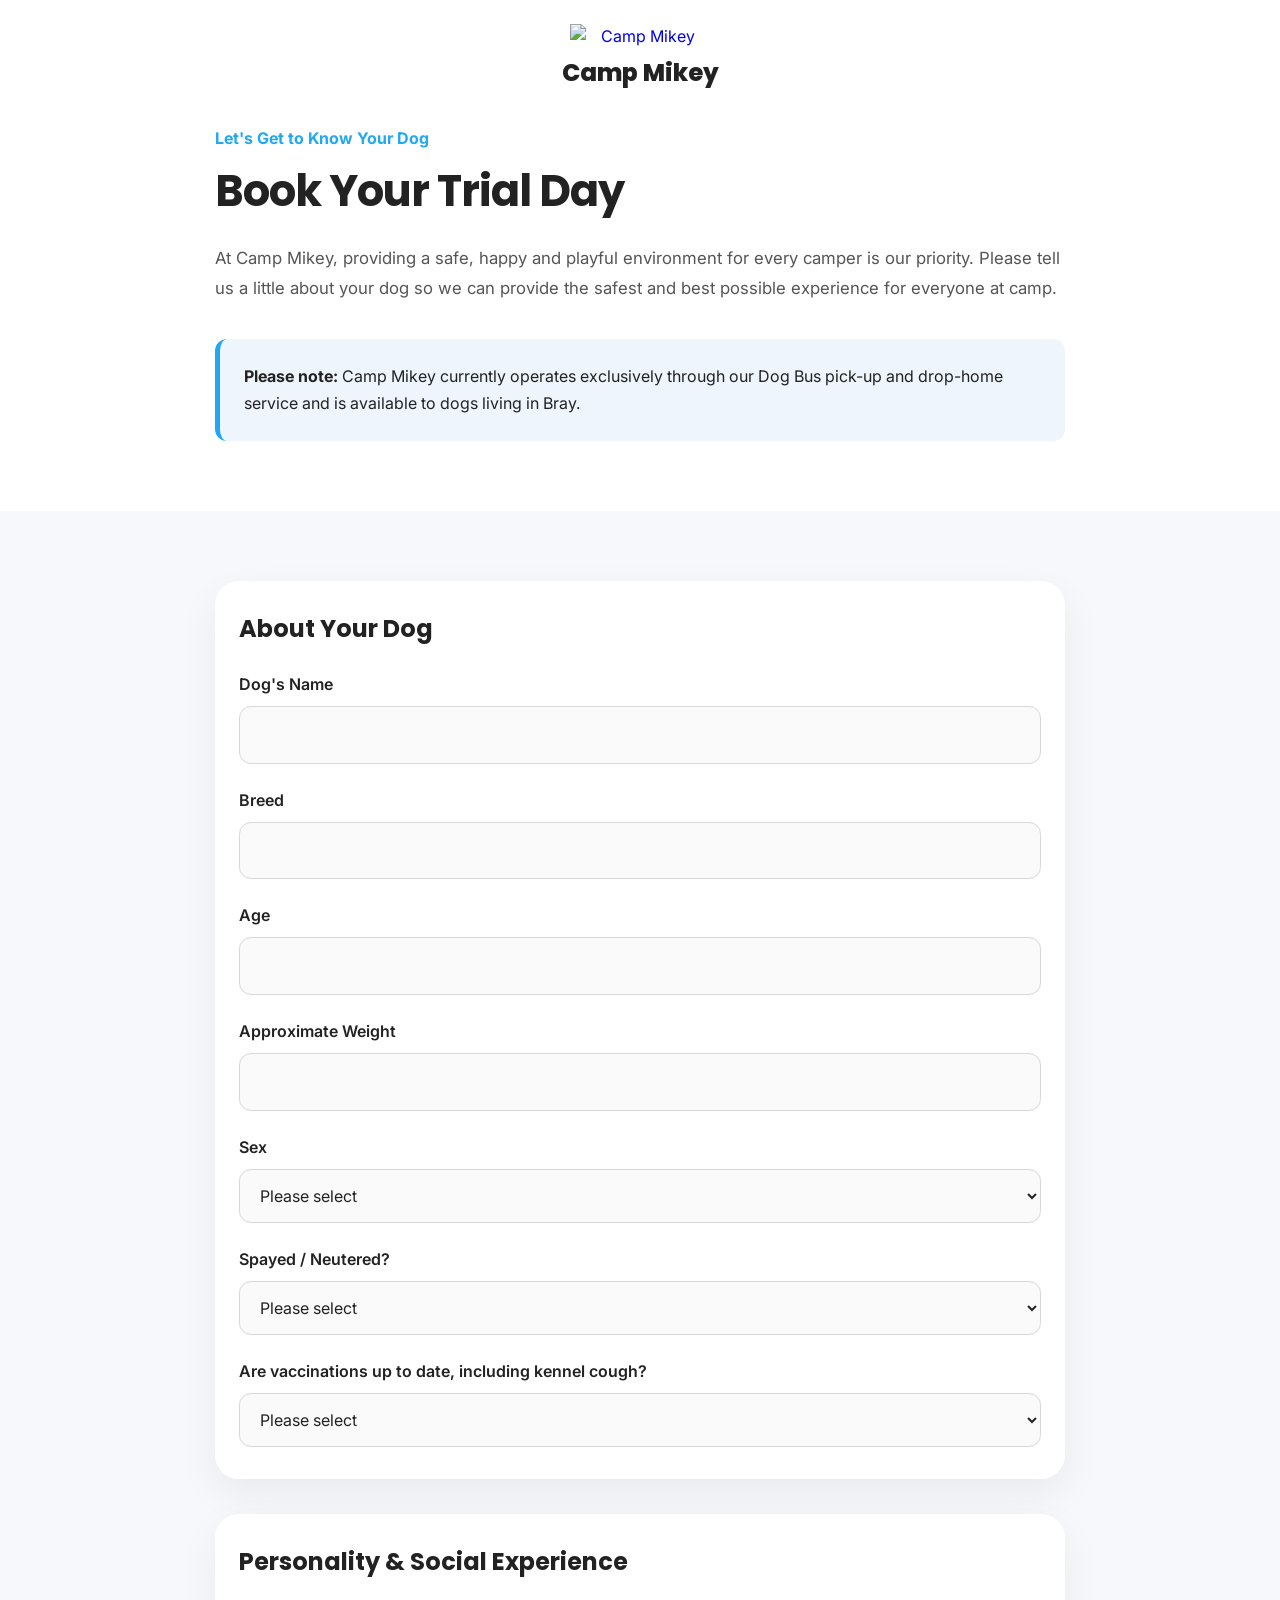
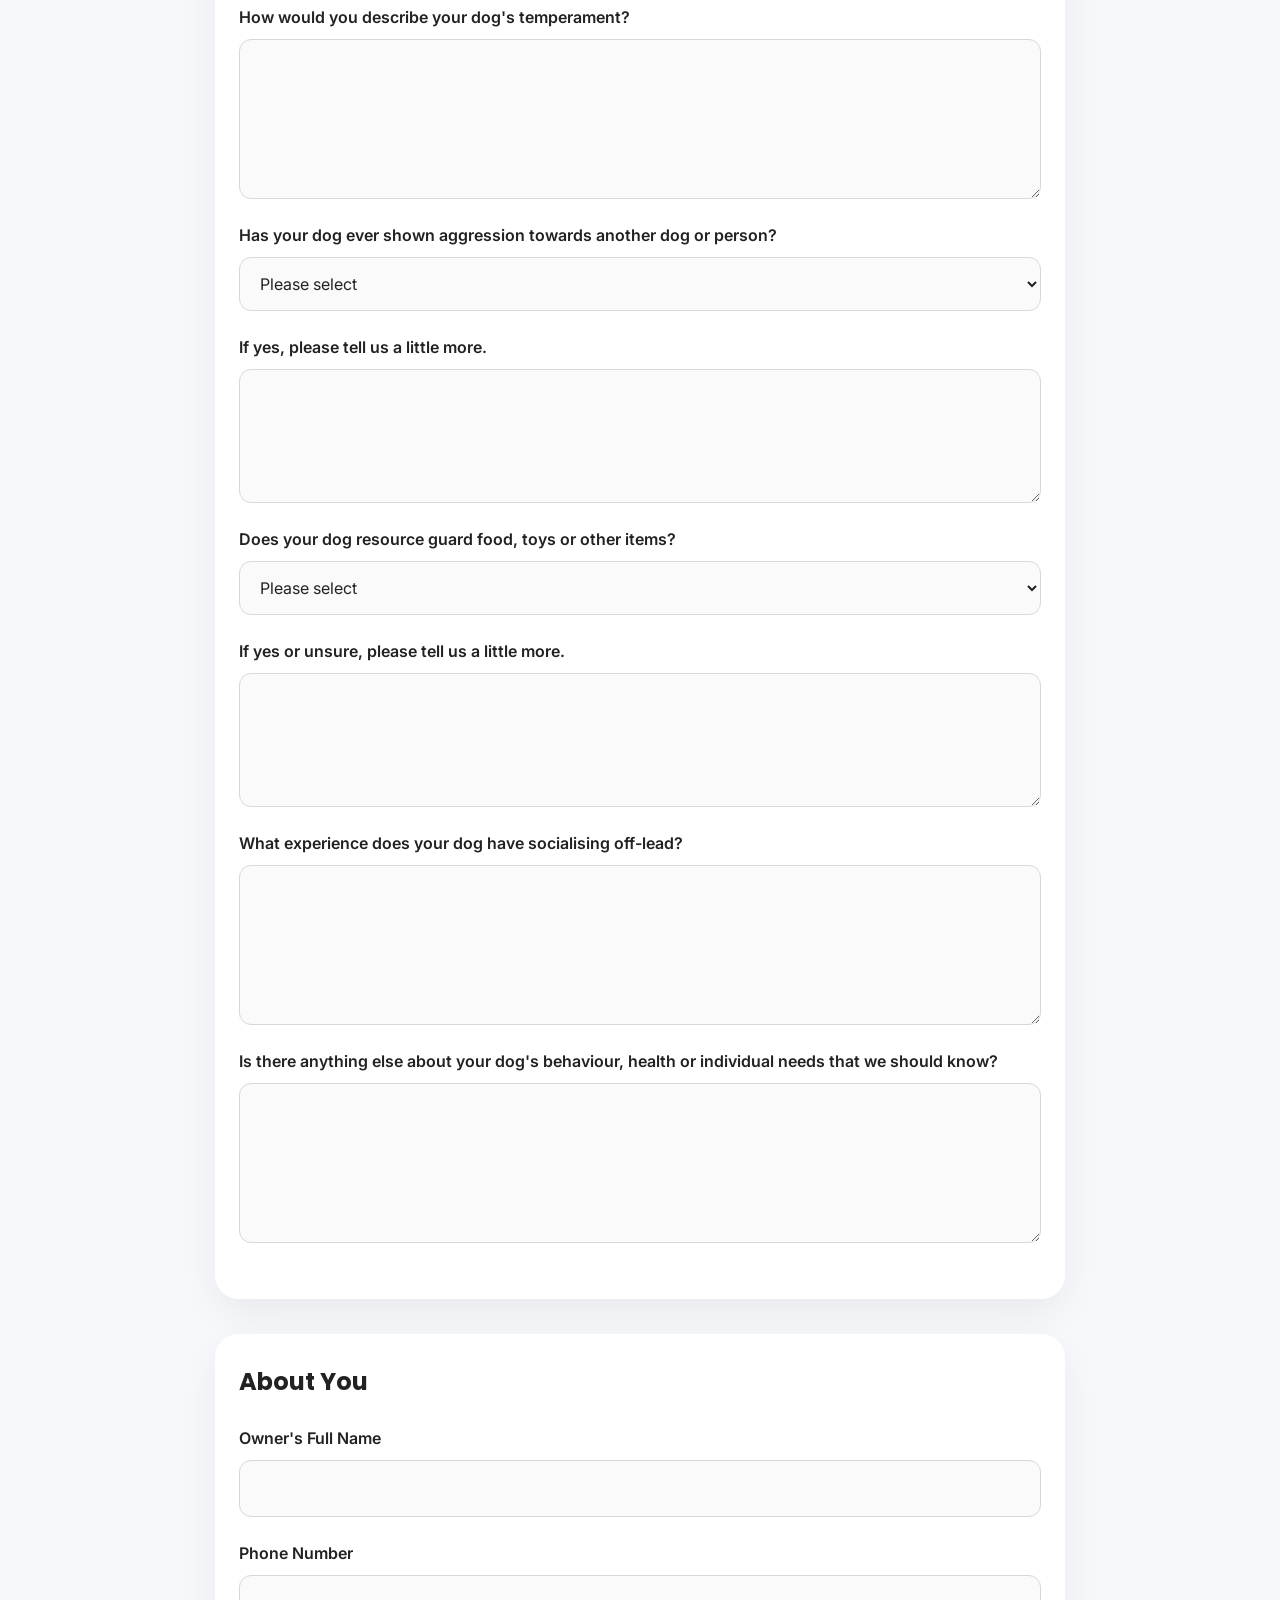
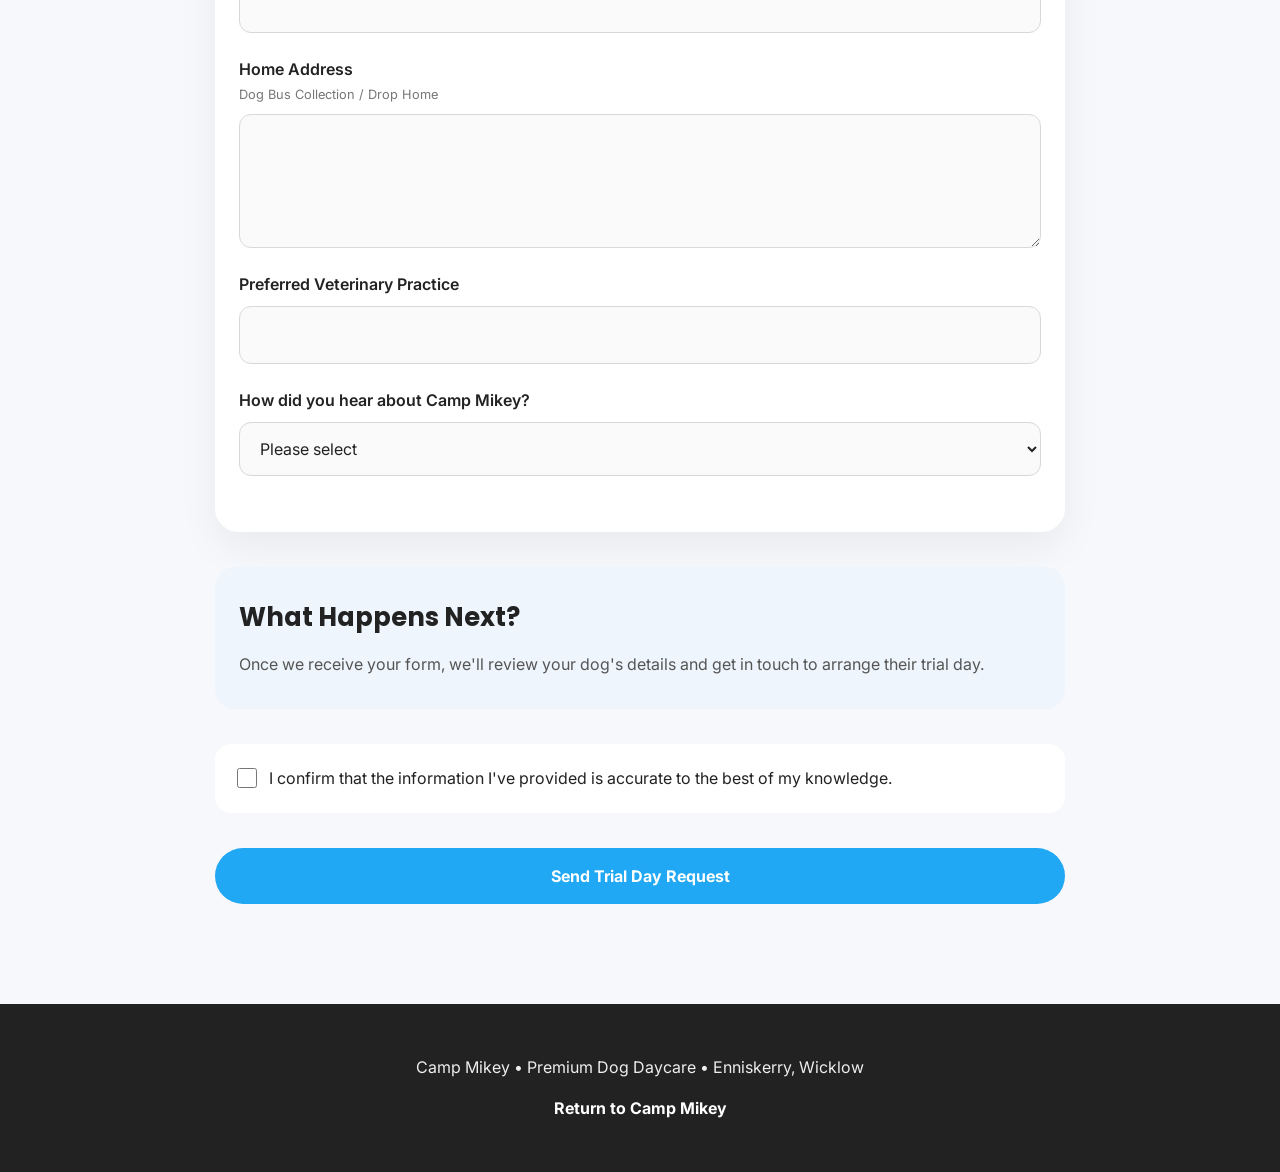
==== book.html @ da800bac "feat: add trial request backend" ====
<!DOCTYPE html>
<html lang="en">

<head>

    <meta charset="UTF-8">

    <meta name="viewport"
          content="width=device-width, initial-scale=1.0">

    <title>Book Your Trial Day | Camp Mikey</title>

    <meta name="description"
          content="Apply for a trial day at Camp Mikey dog daycare in Enniskerry, with Dog Bus collection and drop home service for dogs living in Bray.">

    <link rel="preconnect"
          href="https://fonts.googleapis.com">

    <link rel="preconnect"
          href="https://fonts.gstatic.com"
          crossorigin>

    <link href="https://fonts.googleapis.com/css2?family=Inter:wght@400;500;600;700&family=Poppins:wght@600;700;800&display=swap"
          rel="stylesheet">

    <link rel="stylesheet"
          href="style.css">

</head>


<body class="booking-page">


<!-- ---------- Booking Header ---------- -->

<header class="booking-header">

    <a href="index.html" class="booking-logo">

        <img src="images/logo.png"
             alt="Camp Mikey">

        <span>Camp Mikey</span>

    </a>

</header>


<main>


<!-- ---------- Booking Introduction ---------- -->

<section class="booking-intro">

    <div class="booking-container">

        <p class="section-tag">
            Let's Get to Know Your Dog
        </p>

        <h1>
            Book Your Trial Day
        </h1>

        <p>
            At Camp Mikey, providing a safe, happy and playful environment for every camper is our priority. Please tell us a little about your dog so we can provide the safest and best possible experience for everyone at camp.
        </p>

        <div class="booking-notice">

            <strong>Please note:</strong>

            Camp Mikey currently operates exclusively through our Dog Bus
            pick-up and drop-home service and is available to dogs living
            in Bray.

        </div>

    </div>

</section>


<!-- ---------- Booking Form ---------- -->

<section class="booking-form-section">

    <div class="booking-container">

                <form
            class="booking-form"
            action="/api/trial-request"
            method="POST"
        >

            <!-- About Your Dog -->

            <fieldset>

                 <h2 class="form-section-title">About Your Dog</h2>

                <div class="form-grid">


                    <div class="form-group">

                        <label for="dog-name">
                            Dog's Name
                        </label>

                        <input type="text"
                               id="dog-name"
                               name="dog-name"
                               required>

                    </div>


                    <div class="form-group">

                        <label for="breed">
                            Breed
                        </label>

                        <input type="text"
                               id="breed"
                               name="breed"
                               required>

                    </div>


                    <div class="form-group">

                        <label for="age">
                            Age
                        </label>

                        <input type="text"
                               id="age"
                               name="age"
                               required>

                    </div>


                    <div class="form-group">

                        <label for="weight">
                            Approximate Weight
                        </label>

                        <input type="text"
                               id="weight"
                               name="weight"
                               required>

                    </div>


                    <div class="form-group">

                        <label for="sex">
                            Sex
                        </label>

                        <select id="sex"
                                name="sex"
                                required>

                            <option value="">
                                Please select
                            </option>

                            <option value="male">
                                Male
                            </option>

                            <option value="female">
                                Female
                            </option>

                        </select>

                    </div>


                    <div class="form-group">

                        <label for="neutered">
                            Spayed / Neutered?
                        </label>

                        <select id="neutered"
                                name="neutered"
                                required>

                            <option value="">
                                Please select
                            </option>

                            <option value="yes">
                                Yes
                            </option>

                            <option value="no">
                                No
                            </option>

                        </select>

                    </div>


                    <div class="form-group form-full">

                        <label for="vaccinations">
                            Are vaccinations up to date, including kennel cough?
                        </label>

                        <select id="vaccinations"
                                name="vaccinations"
                                required>

                            <option value="">
                                Please select
                            </option>

                            <option value="yes">
                                Yes
                            </option>

                            <option value="no">
                                No
                            </option>

                            <option value="unsure">
                                Unsure
                            </option>

                        </select>

                    </div>


                </div>

            </fieldset>


            <!-- Personality & Social Experience -->

            <fieldset>

                <h2 class="form-section-title">Personality &amp; Social Experience</h2>


                <div class="form-group">

                    <label for="temperament">
                        How would you describe your dog's temperament?
                    </label>

                    <textarea id="temperament"
                              name="temperament"
                              rows="5"
                              required></textarea>

                </div>


                <div class="form-group">

                    <label for="aggression">
                        Has your dog ever shown aggression towards another dog or person?
                    </label>

                    <select id="aggression"
                            name="aggression"
                            required>

                        <option value="">
                            Please select
                        </option>

                        <option value="no">
                            No
                        </option>

                        <option value="yes">
                            Yes
                        </option>

                    </select>

                </div>


                <div class="form-group">

                    <label for="aggression-details">
                        If yes, please tell us a little more.
                    </label>

                    <textarea id="aggression-details"
                              name="aggression-details"
                              rows="4"></textarea>

                </div>


                <div class="form-group">

                    <label for="resource-guarding">
                        Does your dog resource guard food, toys or other items?
                    </label>

                    <select id="resource-guarding"
                            name="resource-guarding"
                            required>

                        <option value="">
                            Please select
                        </option>

                        <option value="no">
                            No
                        </option>

                        <option value="yes">
                            Yes
                        </option>

                        <option value="unsure">
                            Unsure
                        </option>

                    </select>

                </div>


                <div class="form-group">

                    <label for="resource-details">
                        If yes or unsure, please tell us a little more.
                    </label>

                    <textarea id="resource-details"
                              name="resource-details"
                              rows="4"></textarea>

                </div>


                <div class="form-group">

                    <label for="social-experience">
                        What experience does your dog have socialising off-lead?
                    </label>

                    <textarea id="social-experience"
                              name="social-experience"
                              rows="5"
                              required></textarea>

                </div>


                <div class="form-group">

                    <label for="additional-information">
                        Is there anything else about your dog's behaviour,
                        health or individual needs that we should know?
                    </label>

                    <textarea id="additional-information"
                              name="additional-information"
                              rows="5"></textarea>

                </div>


            </fieldset>


            <!-- About You -->

            <fieldset>

                <h2 class="form-section-title">About You</h2>


                <div class="form-group">

                    <label for="owner-name">
                        Owner's Full Name
                    </label>

                    <input type="text"
                           id="owner-name"
                           name="owner-name"
                           required>

                </div>


                <div class="form-group">

                    <label for="phone">
                        Phone Number
                    </label>

                    <input type="tel"
                           id="phone"
                           name="phone"
                           required>

                </div>


                <div class="form-group">

                    <label for="address">

                        Home Address

                        <small>
                            Dog Bus Collection / Drop Home
                        </small>

                    </label>

                    <textarea id="address"
                              name="address"
                              rows="4"
                              required></textarea>

                </div>

                <div class="form-group">

                    <label for="vet">
                        Preferred Veterinary Practice
                    </label>

                    <input type="text"
                        id="vet"
                        name="vet"
                        required>

                </div>

                <div class="form-group">

                    <label for="heard-about-us">
                        How did you hear about Camp Mikey?
                    </label>

                    <select id="heard-about-us"
                            name="heard-about-us"
                            required>

                        <option value="">
                            Please select
                        </option>

                        <option value="google">
                            Google
                        </option>

                        <option value="instagram">
                            Instagram
                        </option>

                        <option value="facebook">
                            Facebook
                        </option>

                        <option value="recommendation">
                            Friend or Recommendation
                        </option>

                        <option value="dog-bus">
                            Saw the Dog Bus
                        </option>

                        <option value="other">
                            Other
                        </option>

                    </select>

                </div>


            </fieldset>


            <!-- What Happens Next -->

            <div class="form-next-steps">

                <h2>
                    What Happens Next?
                </h2>

                <p>
                   <p>
                    Once we receive your form, we'll review your dog's details
                    and get in touch to arrange their trial day.
                </p>
                </p>

            </div>


            <!-- Confirmation -->

            <div class="form-confirmation">

                <label>

                    <input type="checkbox"
                           name="information-confirmation"
                           required>

                    <span>
                        I confirm that the information I've provided is accurate
                        to the best of my knowledge.
                    </span>

                </label>

            </div>


            <button type="submit"
                    class="button booking-submit">

                Send Trial Day Request

            </button>


        </form>

    </div>

</section>


</main>


<!-- ---------- Footer ---------- -->

<footer class="booking-footer">

    <div class="booking-container">

        <p>
            Camp Mikey • Premium Dog Daycare • Enniskerry, Wicklow
        </p>

        <a href="index.html">
            Return to Camp Mikey
        </a>

    </div>

</footer>


</body>

</html>
---- style.css ----
/* ======================================================
   CAMP MIKEY
   Mobile First
====================================================== */

/* ---------- Reset ---------- */

*{
    margin:0;
    padding:0;
    box-sizing:border-box;
}

html{
    scroll-behavior:smooth;
}

body{
    font-family:"Inter",sans-serif;
    color:#222;
    background:#fff;
    line-height:1.6;
}

img{
    max-width:100%;
    display:block;
}

a{
    text-decoration:none;
}

/* ---------- Variables ---------- */

:root{

    --blue:#20A8F4;
    --dark:#222;
    --light:#f7f8fb;
    --white:#fff;

    --radius:22px;

    --shadow:
    0 20px 45px rgba(0,0,0,.12);

}

/* ---------- Typography ---------- */

h1,h2,h3{
    font-family:"Poppins",sans-serif;
}

h1{
    font-size:3.2rem;
    line-height:1.05;
    margin-bottom:24px;
}

h2{
    font-size:2.3rem;
    margin-bottom:20px;
}

p{
    color:#555;
}

/* ---------- Buttons ---------- */

.button{

    display:inline-flex;
    justify-content:center;
    align-items:center;

    background:var(--blue);
    color:white;

    padding:18px 34px;

    border-radius:999px;

    font-weight:700;

    transition:.25s;

}

.button:hover{

    transform:translateY(-3px);

}

/* ---------- Hero ---------- */

.hero{

    position:relative;

    min-height:78vh;

    background:
    linear-gradient(rgba(0,0,0,.45),rgba(0,0,0,.45)),
    url(images/hero.jpeg);

    background-size:cover;
    background-position:center;

    color:white;

    display:flex;
    flex-direction:column;

}

.hero-overlay{

    position:absolute;
    inset:0;

}

.navbar{

    display:flex;
    justify-content:center;
    align-items:center;

    padding:18px 28px;
    position:relative;
    z-index:2;

}

.logo img{
    width:150px;
    height:auto;

    filter:
        drop-shadow(0 3px 3px rgba(0,0,0,.35))
        drop-shadow(0 8px 18px rgba(0,0,0,.22));
}

.logo{
    display:flex;
    flex-direction:column;
    align-items:center;
}

.logo-name{
    margin-top:0px;

    font-family:"Poppins", sans-serif;
    font-size:1.5rem;
    font-weight:800;

    color:white;

    line-height:1;
    letter-spacing:.5px;

    text-shadow:
        0 2px 4px rgba(0,0,0,.45),
        0 5px 14px rgba(0,0,0,.25);
}

.nav-links{

    display:none;

    list-style:none;

}

.desktop-button{

    display:none;

}

.hero-content{

    position:relative;
    z-index:2;

    flex:1;

    display:flex;
    flex-direction:column;
    justify-content:flex-start;

    padding:0px 32px 25px;

    max-width:620px;

}

.eyebrow{

    color:white;

    text-transform:uppercase;

    letter-spacing:2px;

    font-size:.85rem;

    margin-bottom:18px;

}

.hero h1{

    color:white;

}

.hero-text{

    color:white;

    font-size:1.1rem;

    margin-bottom:38px;

}

.hero-button{

    width:100%;

}

.scroll-indicator{

    color:white;

    text-align:center;

    padding-bottom:8px;

    font-size:30px;

}

/* ---------- Timeline ---------- */

.timeline{
    position:relative;
    margin-top:40px;
    margin-left:12px;
    padding-left:32px;
    border-left:3px solid #e6eef7;
}

.timeline-item{
    position:relative;
    margin-bottom:24px;
}

.timeline-item:last-child{
    margin-bottom:0;
}

.timeline-dot{
    position:absolute;
    left:-43px;
    top:8px;
    width:18px;
    height:18px;
    border-radius:50%;
    background:var(--blue);
    border:4px solid #fff;
    box-shadow:0 0 0 3px var(--blue);
}

.timeline-content h3{
    font-size:1.25rem;
    color:var(--dark);
    margin-bottom:2px;
    line-height:1.2;
}

.timeline-content p{
    color:#666;
    font-size:1rem;
}

#day{
    padding-top:70px;
    padding-bottom:70px;
}

/* ---------- Sections ---------- */

.section{

    padding:110px 28px;

}

.light{

    background:var(--light);

}

.container{

    width:min(1100px,100%);
    margin:auto;

}

.section-tag{

    color:var(--blue);

    font-weight:700;

    margin-bottom:12px;

}

.section-intro{

max-width:700px;

font-size:1.15rem;

line-height:1.9;

margin-bottom:60px;

color:#666;

}

.features{
    display:grid;
    grid-template-columns:1fr;
    gap:24px;
    margin-top:50px;
}

.feature-card{

    background:white;

    border-radius:24px;

    padding:36px 30px;

    box-shadow:0 15px 40px rgba(0,0,0,.08);

    transition:.3s;

    border-top:5px solid var(--blue);

}

.feature-card:hover{

    transform:translateY(-8px);

    box-shadow:0 25px 55px rgba(0,0,0,.12);

}

.feature-card h3{

    font-size:1.4rem;

    margin-bottom:16px;

}

.feature-card p{

    line-height:1.8;

}

@media(min-width:900px){

    .features{
        grid-template-columns:repeat(2,1fr);
    }

}

/* ---------- Instagram ---------- */

.instagram-callout{

    text-align:left;

    margin-top:60px;

}

.instagram-callout p{

    font-size:1.1rem;

    margin-bottom:24px;

}

/* ---------- Gallery ---------- */

.gallery{

    display:grid;

    grid-template-columns:1fr;

    gap:20px;

    margin-top:50px;

}

.gallery img{

    width:100%;

    height:280px;

    object-fit:cover;

    border-radius:24px;

    box-shadow:var(--shadow);

    transition:transform .3s ease;

}

.gallery img:hover{

    transform:scale(1.03);

}

@media(min-width:768px){

    .gallery{

        grid-template-columns:repeat(2,1fr);

    }

}

@media(min-width:1100px){

    .gallery{

        grid-template-columns:repeat(3,1fr);

        gap:28px;

    }

}

/* ---------- Desktop ---------- */

@media(min-width:992px){

.hero{

min-height:90vh;

}

.navbar{
    padding:28px 5%;
    justify-content:space-between;
}

.logo img{
    width:190px;
    height:auto;
}

.nav-links{

display:flex;

gap:36px;

}

.nav-links a{

color:white;
font-weight:600;

}

.desktop-button{

display:inline-flex;

}

.hero-content{

padding-left:6%;

}

.hero-button{

width:auto;

}

h1{
    font-size:5rem;
    line-height:1.12;
    letter-spacing:-1px;
}

}

/* ---------- Dog Bus ---------- */

.split{
    display:grid;
    gap:80px;
    align-items:center;
}

.split img{

    width:100%;

    border-radius:32px;

    display:block;

    box-shadow:0 25px 60px rgba(0,0,0,.18);

}

.split p{
    margin:24px 0;
    max-width:550px;
}

@media(min-width:992px){

    .split{
        grid-template-columns:1fr 1fr;
    }

}

.split > div:last-child{
    margin-top:20px;
}

@media(min-width:992px){

    .split > div:last-child{
        margin-top:0;
    }

}

.split h2{

    margin-bottom:24px;

}

.split p{

    font-size:1.1rem;

    line-height:1.9;

    margin-bottom:24px;

}

.split .button{

    margin:20px 0 50px;

}

/* ---------- CTA ---------- */

.cta{

    background:white;

    text-align:center;

    padding:110px 28px;

}

.cta h2{

    font-size:2.8rem;

    margin:20px 0;

}

.cta .section-intro{
    margin-left:auto;
    margin-right:auto;
    text-align:center;
}

.cta .button{

    margin-top:20px;

}

.button i{

    margin-right:10px;

    font-size:1rem;

}

.button .fa-instagram{

    color:#E4405F;

    font-size:1.5rem;

    margin-right:5px;

    vertical-align:middle;

}

/* ---------- Footer ---------- */

footer{

    background:#222;

    color:white;

    padding:90px 28px;

}

.footer-content{

    display:flex;

    flex-direction:column;

    align-items:center;

    text-align:center;

    gap:50px;

}

.footer-logo{

    width:180px;

}

.footer-details{

    display:flex;

    flex-direction:column;

    gap:18px;

}

.footer-details h3{

    color:var(--white);

    margin-bottom:8px;

}

.footer-details p{

    color:#858383;

    line-height:1.8;

    margin:0;

}

.footer-social{

    display:flex;

    flex-direction:column;

    align-items:center;

    gap:20px;

}

.footer-social h3{

    color:rgb(255, 255, 255);

}

.footer-social p{

    color:#858383;

    max-width:340px;

    line-height:1.7;

}

.footer-social .button{

    margin-top:8px;

}

/* ---------- Booking Page ---------- */

.booking-page{
    background:#f7f8fb;
    color:var(--dark);
}

.booking-header{
    background:white;
    padding:24px 28px;
    text-align:center;
}

.booking-logo{
    display:inline-flex;
    flex-direction:column;
    align-items:center;
    text-decoration:none;
}

.booking-logo img{
    width:140px;
    height:auto;
}

.booking-logo span{
    margin-top:4px;
    font-family:"Poppins", sans-serif;
    font-size:1.5rem;
    font-weight:800;
    color:var(--dark);
}

.booking-container{
    width:100%;
    max-width:850px;
    margin:0 auto;
}

.booking-intro{
    background:white;
    padding:10px 28px 70px;
}

.booking-intro h1{
    font-size:2.7rem;
    line-height:1.1;
    margin:16px 0 28px;
}

.booking-intro > .booking-container > p:not(.section-tag){
    font-size:1.05rem;
    line-height:1.8;
    color:#555;
    margin-bottom:18px;
}

.booking-notice{
    margin-top:35px;
    padding:24px;
    background:#eef5fc;
    border-left:5px solid var(--blue);
    border-radius:12px;
    line-height:1.7;
}

.booking-form-section{
    padding:70px 28px 100px;
}

.booking-form{
    display:flex;
    flex-direction:column;
    gap:35px;
}

.booking-form fieldset{
    background:white;
    border:none;
    border-radius:24px;
    padding:32px 24px;
    box-shadow:0 15px 40px rgba(0,0,0,.06);
}

.form-section-title{
    font-family:"Poppins", sans-serif;
    font-size:1.5rem;
    font-weight:700;
    color:var(--dark);
    margin:0 0 28px;
    line-height:1.3;
}

.form-grid{
    display:grid;
    grid-template-columns:1fr;
    gap:24px;
}

.form-group{
    display:flex;
    flex-direction:column;
    gap:10px;
    margin-bottom:24px;
}

.form-grid .form-group{
    margin-bottom:0;
}

.form-group label{
    font-weight:600;
    line-height:1.5;
}

.form-group label small{
    display:block;
    margin-top:4px;
    font-size:.8rem;
    font-weight:400;
    color:#777;
}

.form-group input,
.form-group select,
.form-group textarea{
    width:100%;
    padding:15px 16px;

    font:inherit;
    color:var(--dark);

    background:#fafafa;

    border:1px solid #d8d8d8;
    border-radius:12px;

    outline:none;

    transition:
        border-color .2s ease,
        box-shadow .2s ease;
}

.form-group textarea{
    resize:vertical;
}

.form-group input:focus,
.form-group select:focus,
.form-group textarea:focus{
    border-color:var(--blue);
    box-shadow:0 0 0 3px rgba(0,119,200,.12);
    background:white;
}

.form-next-steps{
    background:#eef5fc;
    border-radius:20px;
    padding:30px 24px;
}

.form-next-steps h2{
    font-size:1.6rem;
    margin-bottom:12px;
}

.form-next-steps p{
    line-height:1.8;
    color:#555;
}

.form-confirmation{
    background:white;
    border-radius:16px;
    padding:22px;
}

.form-confirmation label{
    display:flex;
    align-items:flex-start;
    gap:12px;
    cursor:pointer;
    line-height:1.6;
}

.form-confirmation input{
    width:20px;
    height:20px;
    margin-top:2px;
    flex-shrink:0;
}

.booking-submit{
    border:none;
    cursor:pointer;
    align-self:stretch;
    text-align:center;
    font-family:inherit;
    font-size:1rem;
}

.booking-footer{
    background:#222;
    color:#eee;
    padding:50px 28px;
    text-align:center;
}

.booking-footer p{
    color:#eee;
    line-height:1.7;
    margin-bottom:15px;
}

.booking-footer a{
    color:white;
    font-weight:700;
}

/* ---------- Thank You Page ---------- */

.thanks-page{
    background:#f7f8fb;
}

.thanks-main{
    min-height:100vh;

    display:flex;
    align-items:center;
    justify-content:center;

    padding:50px 28px;
}

.thanks-content{
    width:100%;
    max-width:650px;

    background:white;

    text-align:center;

    padding:50px 28px;

    border-radius:28px;

    box-shadow:0 20px 60px rgba(0,0,0,.08);
}

.thanks-logo{
    display:inline-flex;
    flex-direction:column;
    align-items:center;

    margin-bottom:45px;

    text-decoration:none;
}

.thanks-logo img{
    width:150px;
    height:auto;
}

.thanks-logo span{
    margin-top:4px;

    font-family:"Poppins", sans-serif;
    font-size:1.6rem;
    font-weight:800;

    color:var(--dark);
}

.thanks-content h1{
    font-size:2.5rem;
    line-height:1.15;

    margin:16px 0 22px;
}

.thanks-content > p:not(.section-tag){
    max-width:500px;

    margin:0 auto 35px;

    color:#555;

    font-size:1.05rem;
    line-height:1.8;
}
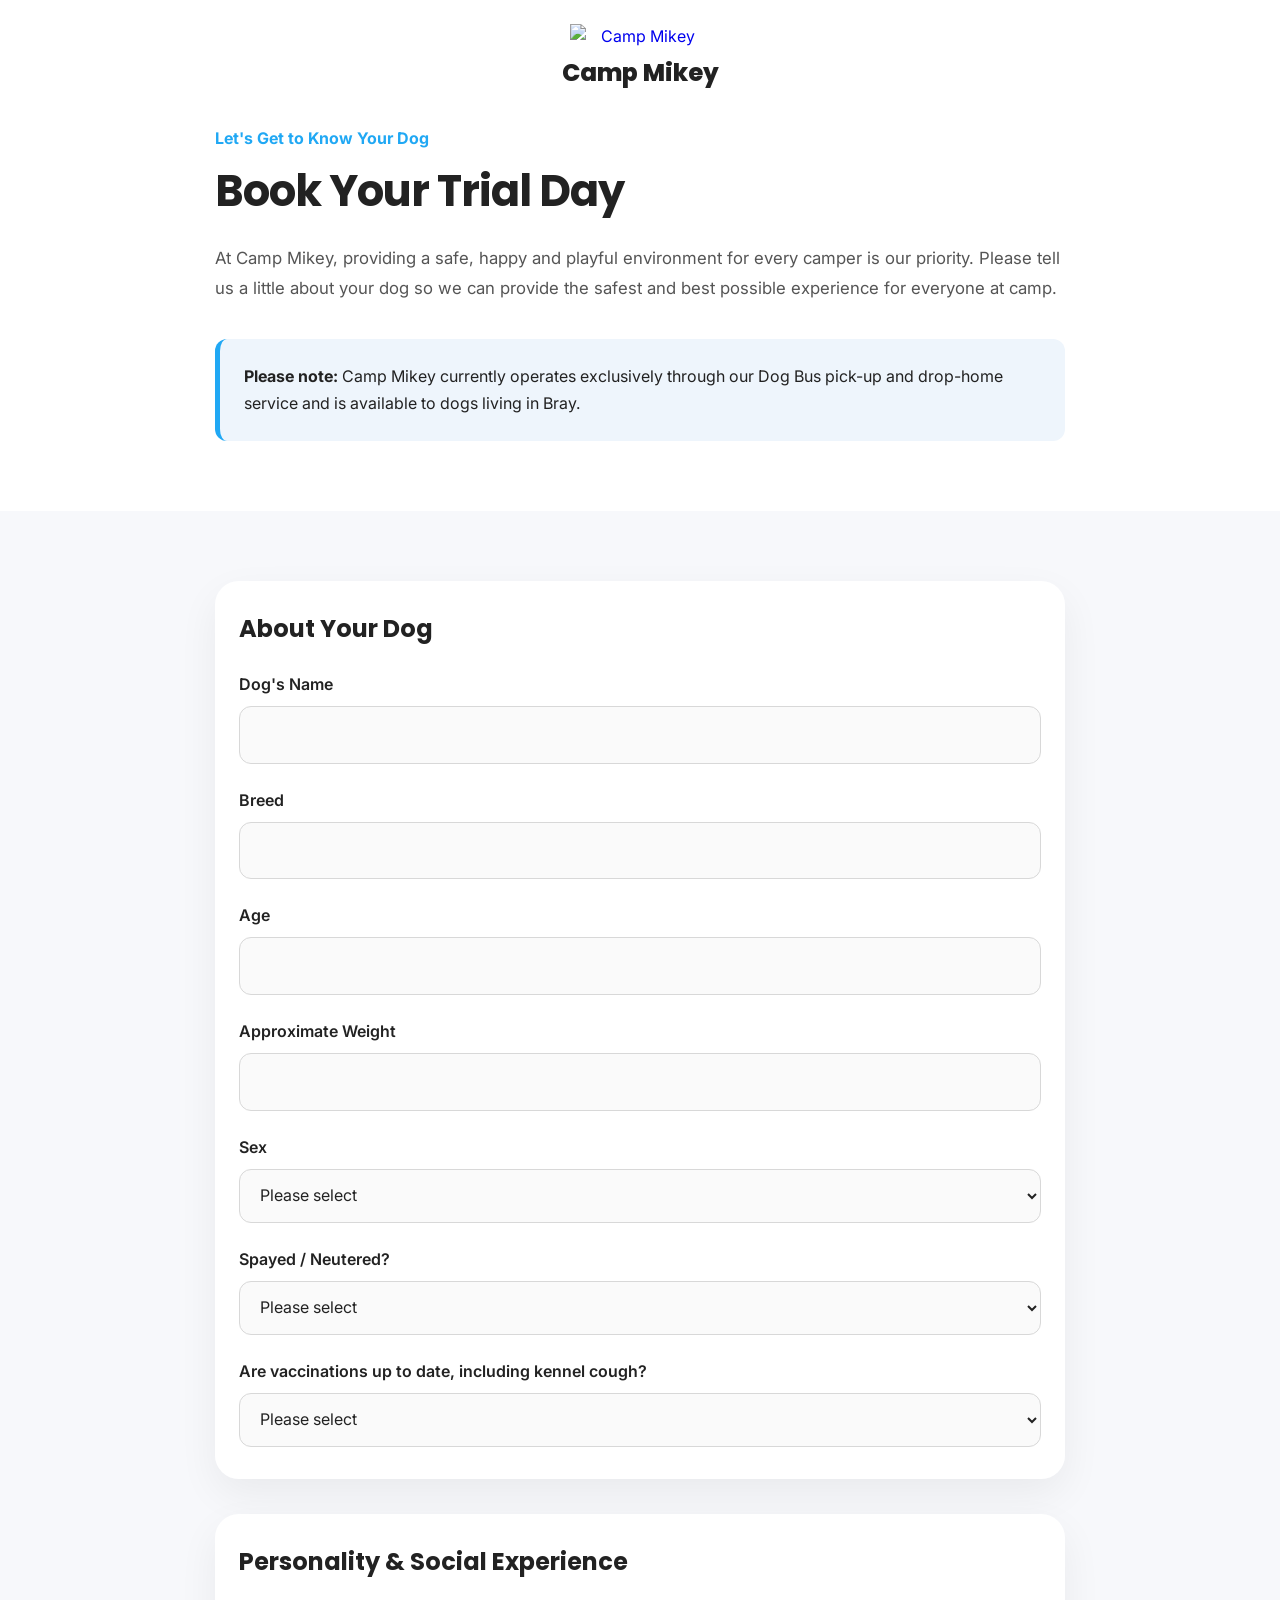
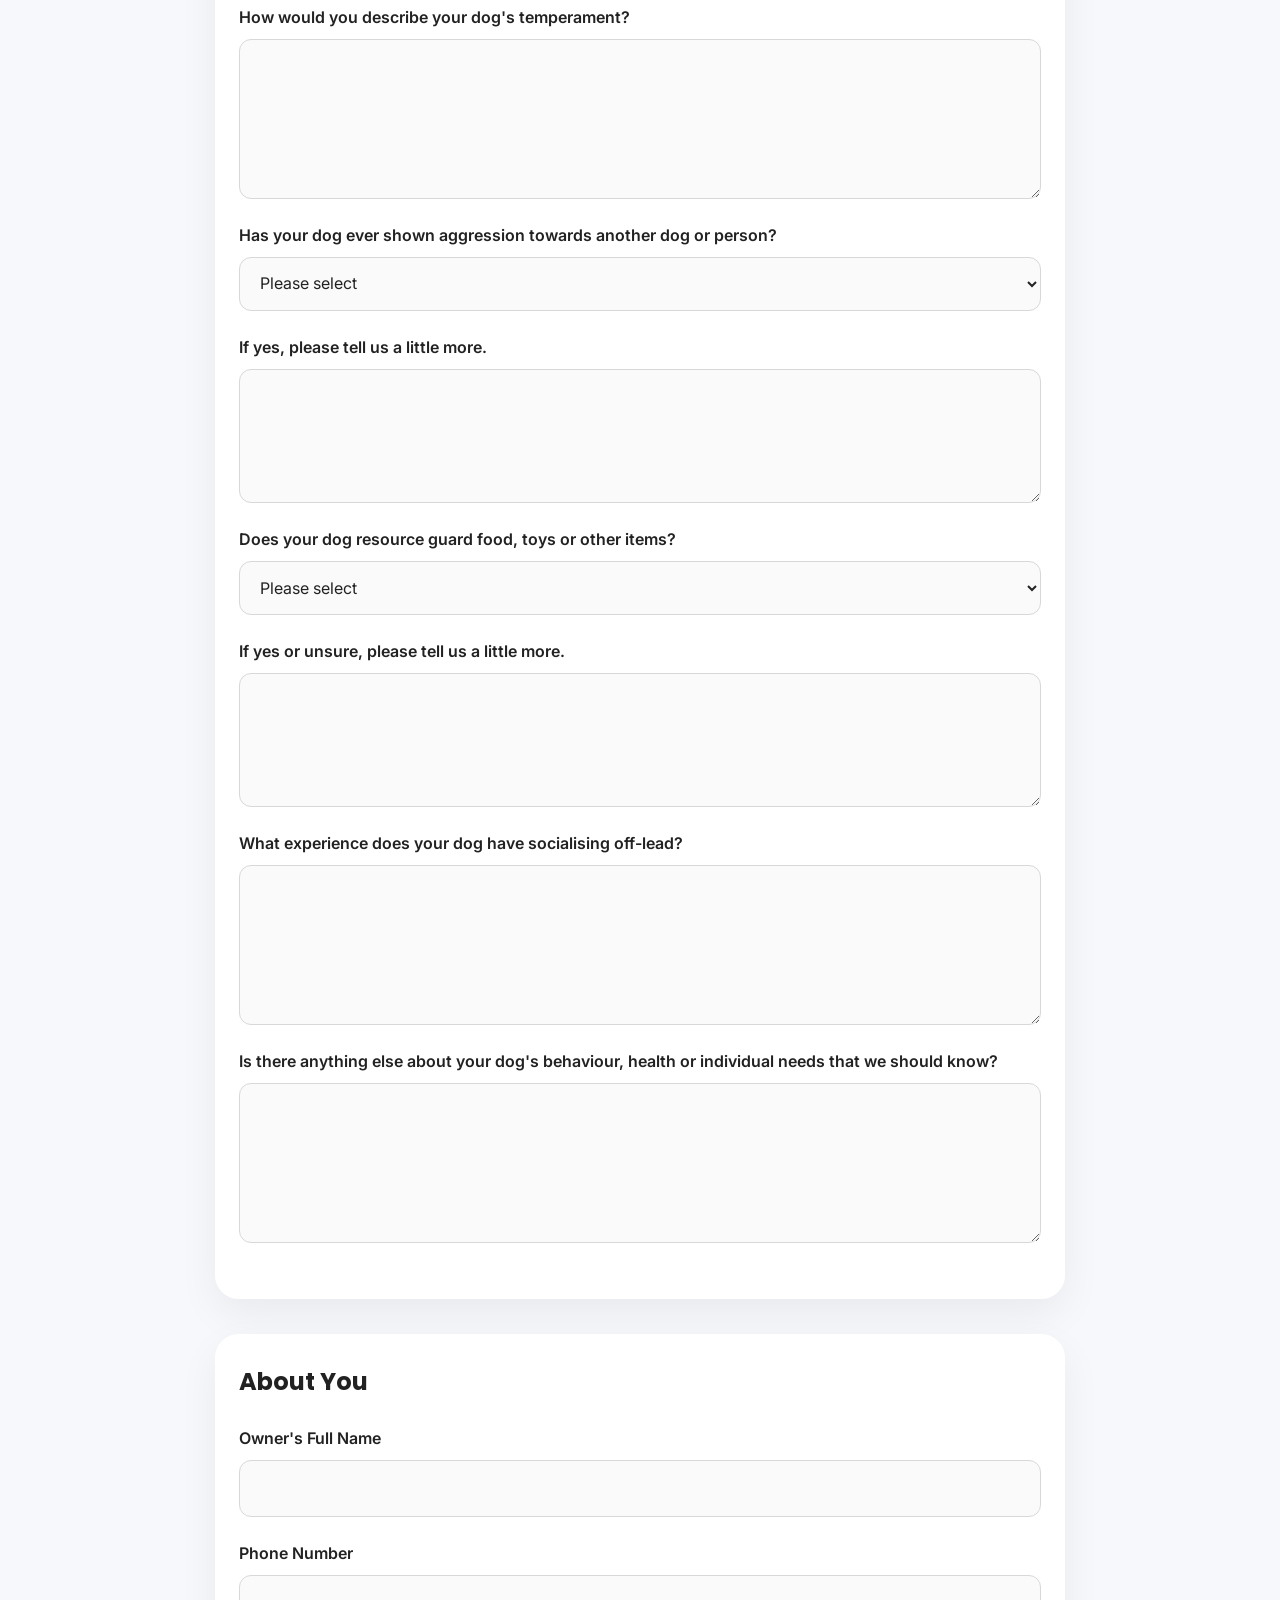
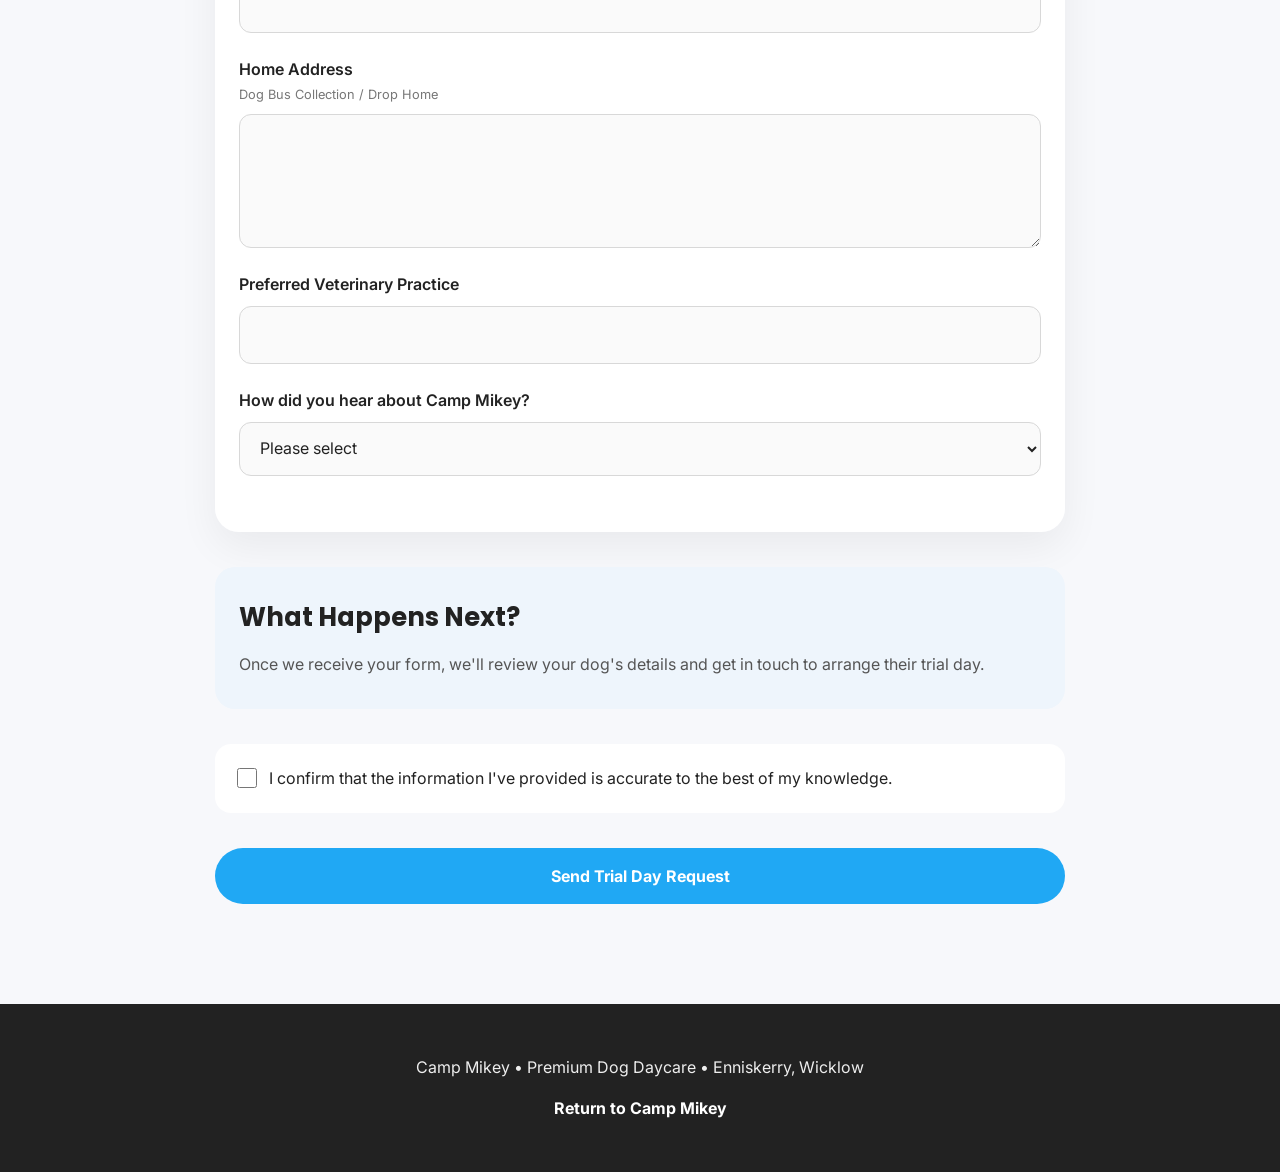
==== commit 14d3cab4: "fix: correct image folder capitalization" ====
--- a/book.html
+++ b/book.html
@@ -577,4 +577,4 @@
 
 </body>
 
-</html>+</html>
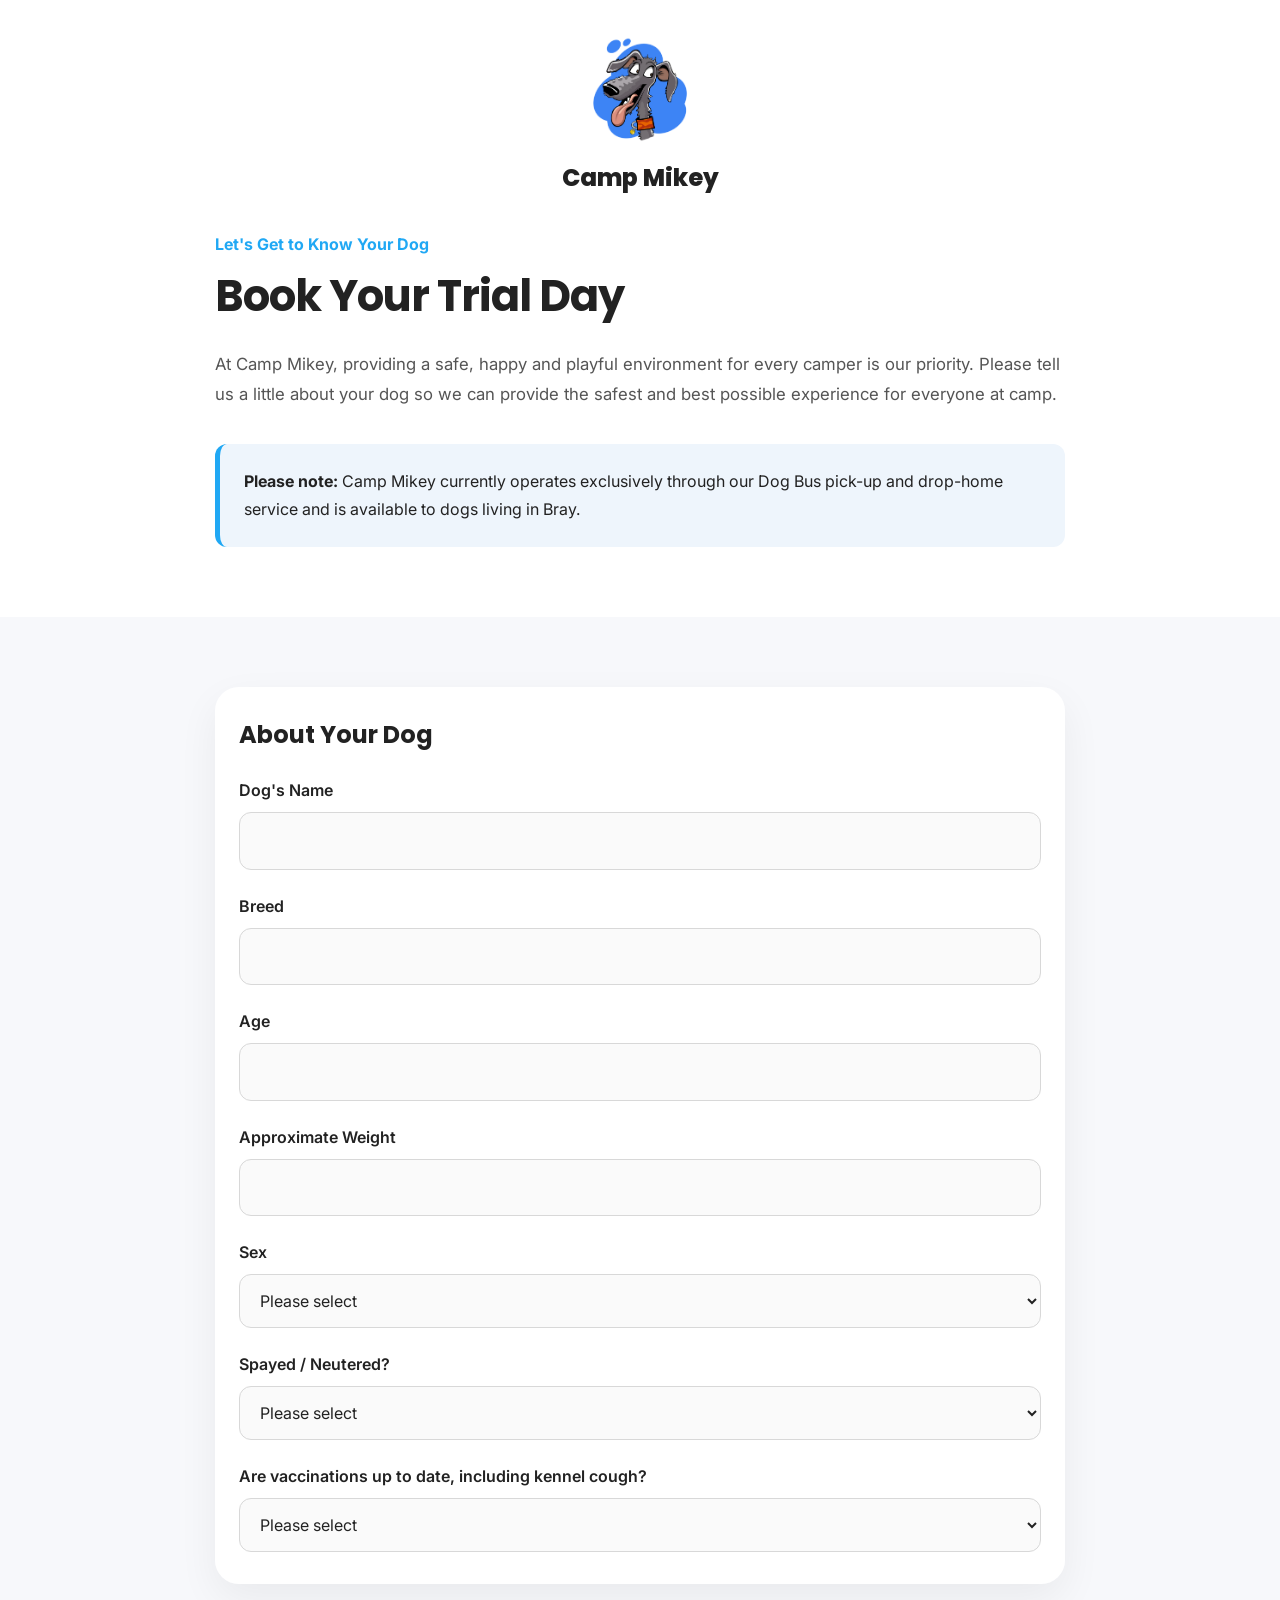
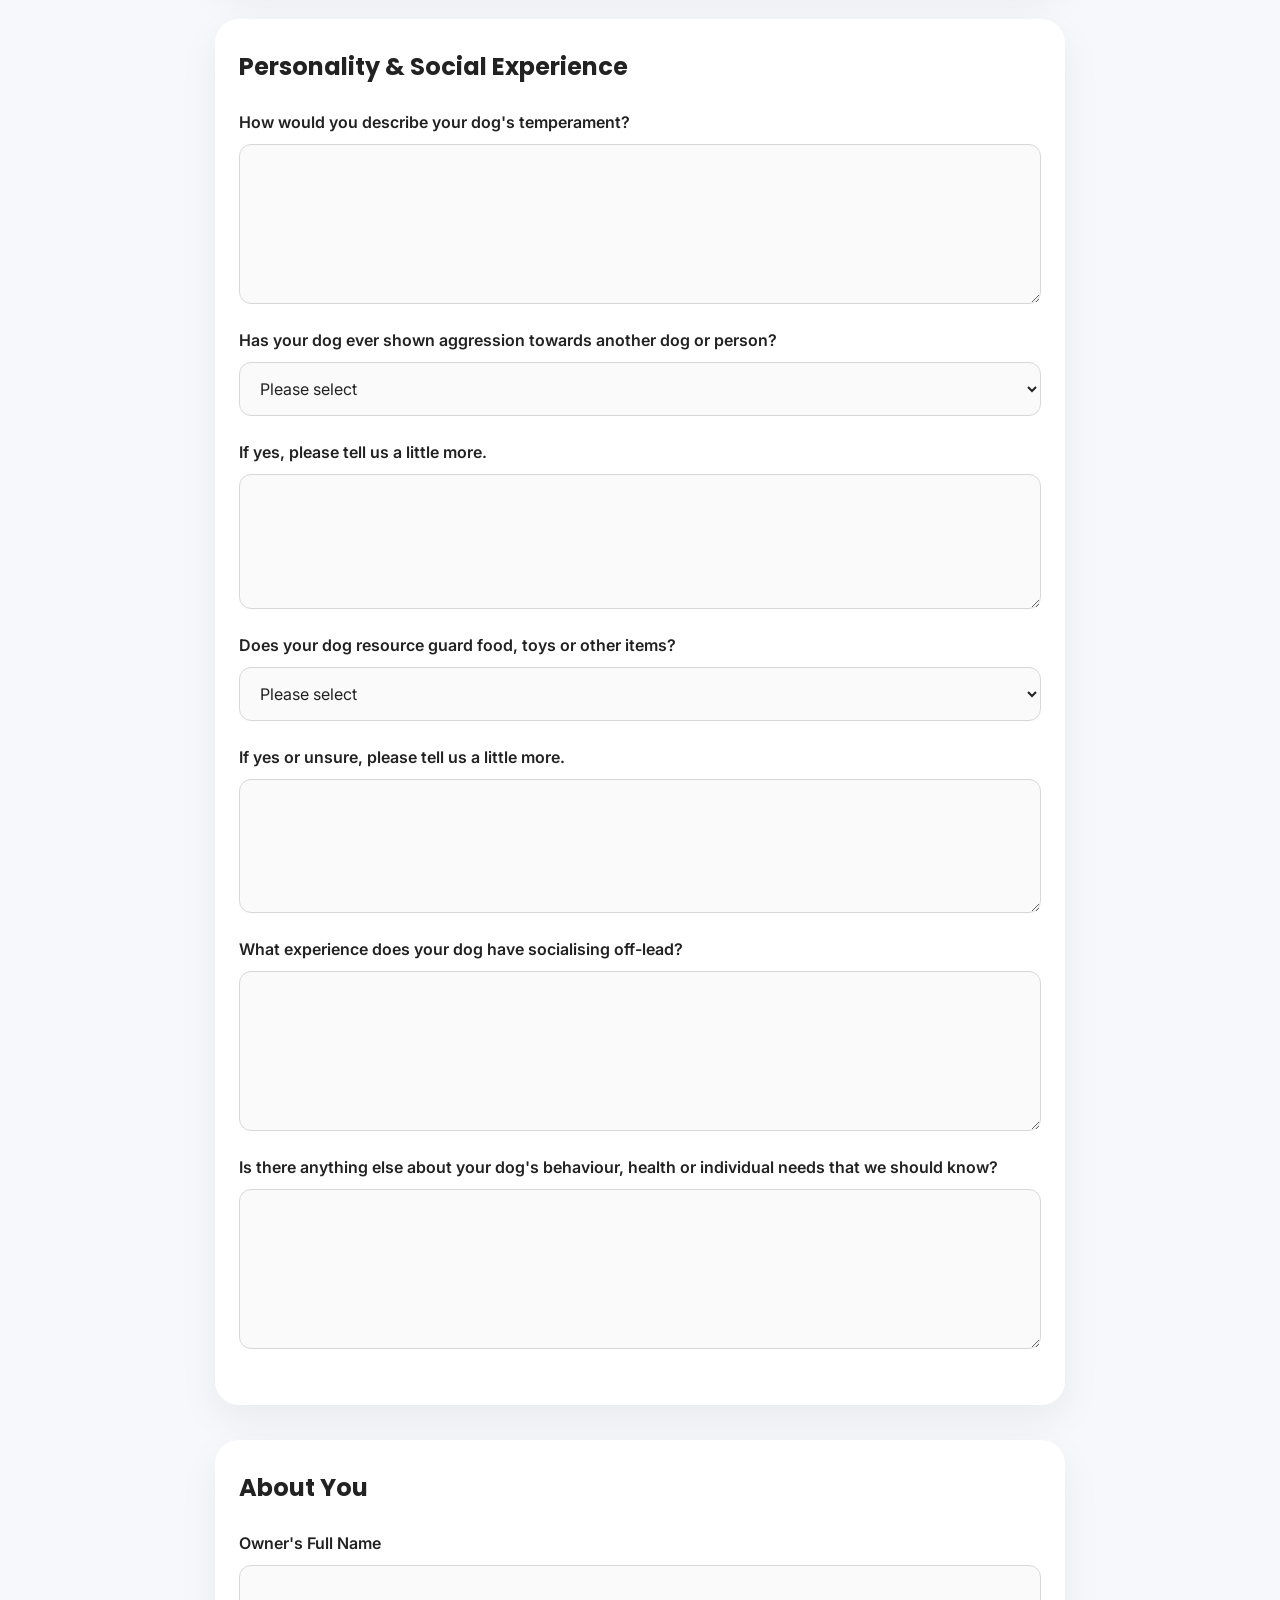
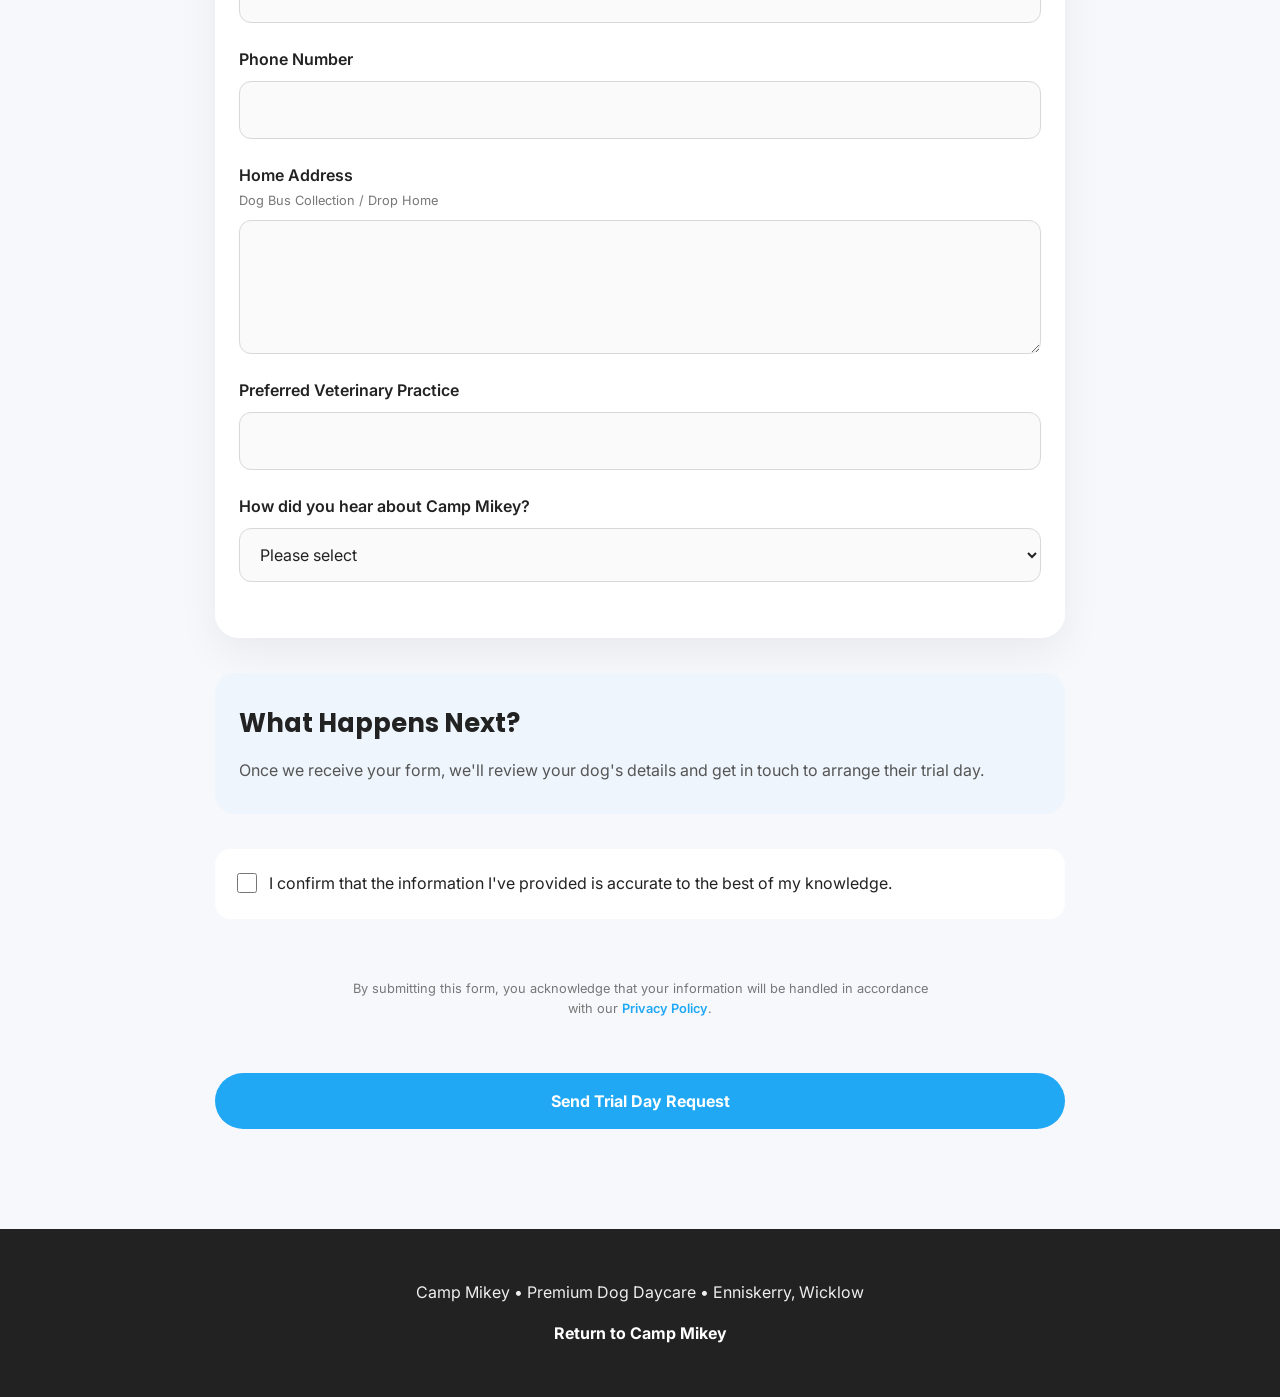
==== commit 73a48a4a: "feat: add privacy policy and links" ====
--- a/book.html
+++ b/book.html
@@ -537,6 +537,11 @@
 
             </div>
 
+            <p class="form-privacy">
+                By submitting this form, you acknowledge that your information will be
+                handled in accordance with our
+                <a href="privacy.html">Privacy Policy</a>.
+            </p>
 
             <button type="submit"
                     class="button booking-submit">
--- a/style.css
+++ b/style.css
@@ -1035,4 +1035,142 @@
 
     font-size:1.05rem;
     line-height:1.8;
+}
+
+/* production refresh */
+
+/* ---------- Privacy Page ---------- */
+
+.privacy-page{
+    background:#f7f8fb;
+    color:var(--dark);
+}
+
+.privacy-page .booking-header{
+    padding-bottom:20px;
+}
+
+.privacy-section{
+    padding:20px 28px 90px;
+}
+
+.privacy-section .booking-container{
+    max-width:850px;
+    margin:0 auto;
+}
+
+.privacy-section h1{
+    font-size:2.7rem;
+    line-height:1.1;
+    margin:14px 0 10px;
+}
+
+.privacy-updated{
+    color:#777;
+    margin:0 0 35px;
+}
+
+.privacy-content{
+    background:#fff;
+    padding:45px 50px;
+    border-radius:24px;
+    box-shadow:0 15px 40px rgba(0,0,0,.06);
+}
+
+.privacy-content h2{
+    font-size:1.45rem;
+    line-height:1.3;
+    margin:40px 0 14px;
+}
+
+.privacy-content h2:first-child{
+    margin-top:0;
+}
+
+.privacy-content p{
+    color:#555;
+    font-size:1rem;
+    line-height:1.75;
+    margin:0 0 18px;
+}
+
+.privacy-content p:last-child{
+    margin-bottom:0;
+}
+
+.privacy-return{
+    display:table;
+    margin:40px auto 0;
+}
+
+
+/* ---------- Privacy Page Mobile ---------- */
+
+@media (max-width:600px){
+
+    .privacy-page .booking-header{
+        padding-bottom:10px;
+    }
+
+    .privacy-section{
+        padding:10px 20px 70px;
+    }
+
+    .privacy-section h1{
+        font-size:2.2rem;
+    }
+
+    .privacy-content{
+        padding:30px 22px;
+        border-radius:20px;
+    }
+
+    .privacy-content h2{
+        font-size:1.25rem;
+        margin-top:32px;
+    }
+
+    .privacy-content p{
+        font-size:.95rem;
+        line-height:1.7;
+    }
+
+}
+
+/* ---------- Form Privacy Link ---------- */
+
+.form-privacy{
+    max-width:600px;
+    margin:25px auto 18px;
+
+    text-align:center;
+    font-size:.8rem;
+    line-height:1.6;
+
+    color:#777;
+}
+
+.form-privacy a{
+    color:var(--blue);
+    font-weight:600;
+    text-decoration:none;
+}
+
+.form-privacy a:hover{
+    text-decoration:underline;
+}
+
+/* ---------- Footer Privacy Link ---------- */
+
+.footer-privacy{
+    display:inline-block;
+    margin-top:12px;
+
+    color:rgba(255,255,255,.65);
+    font-size:.8rem;
+    text-decoration:none;
+}
+
+.footer-privacy:hover{
+    color:#fff;
 }
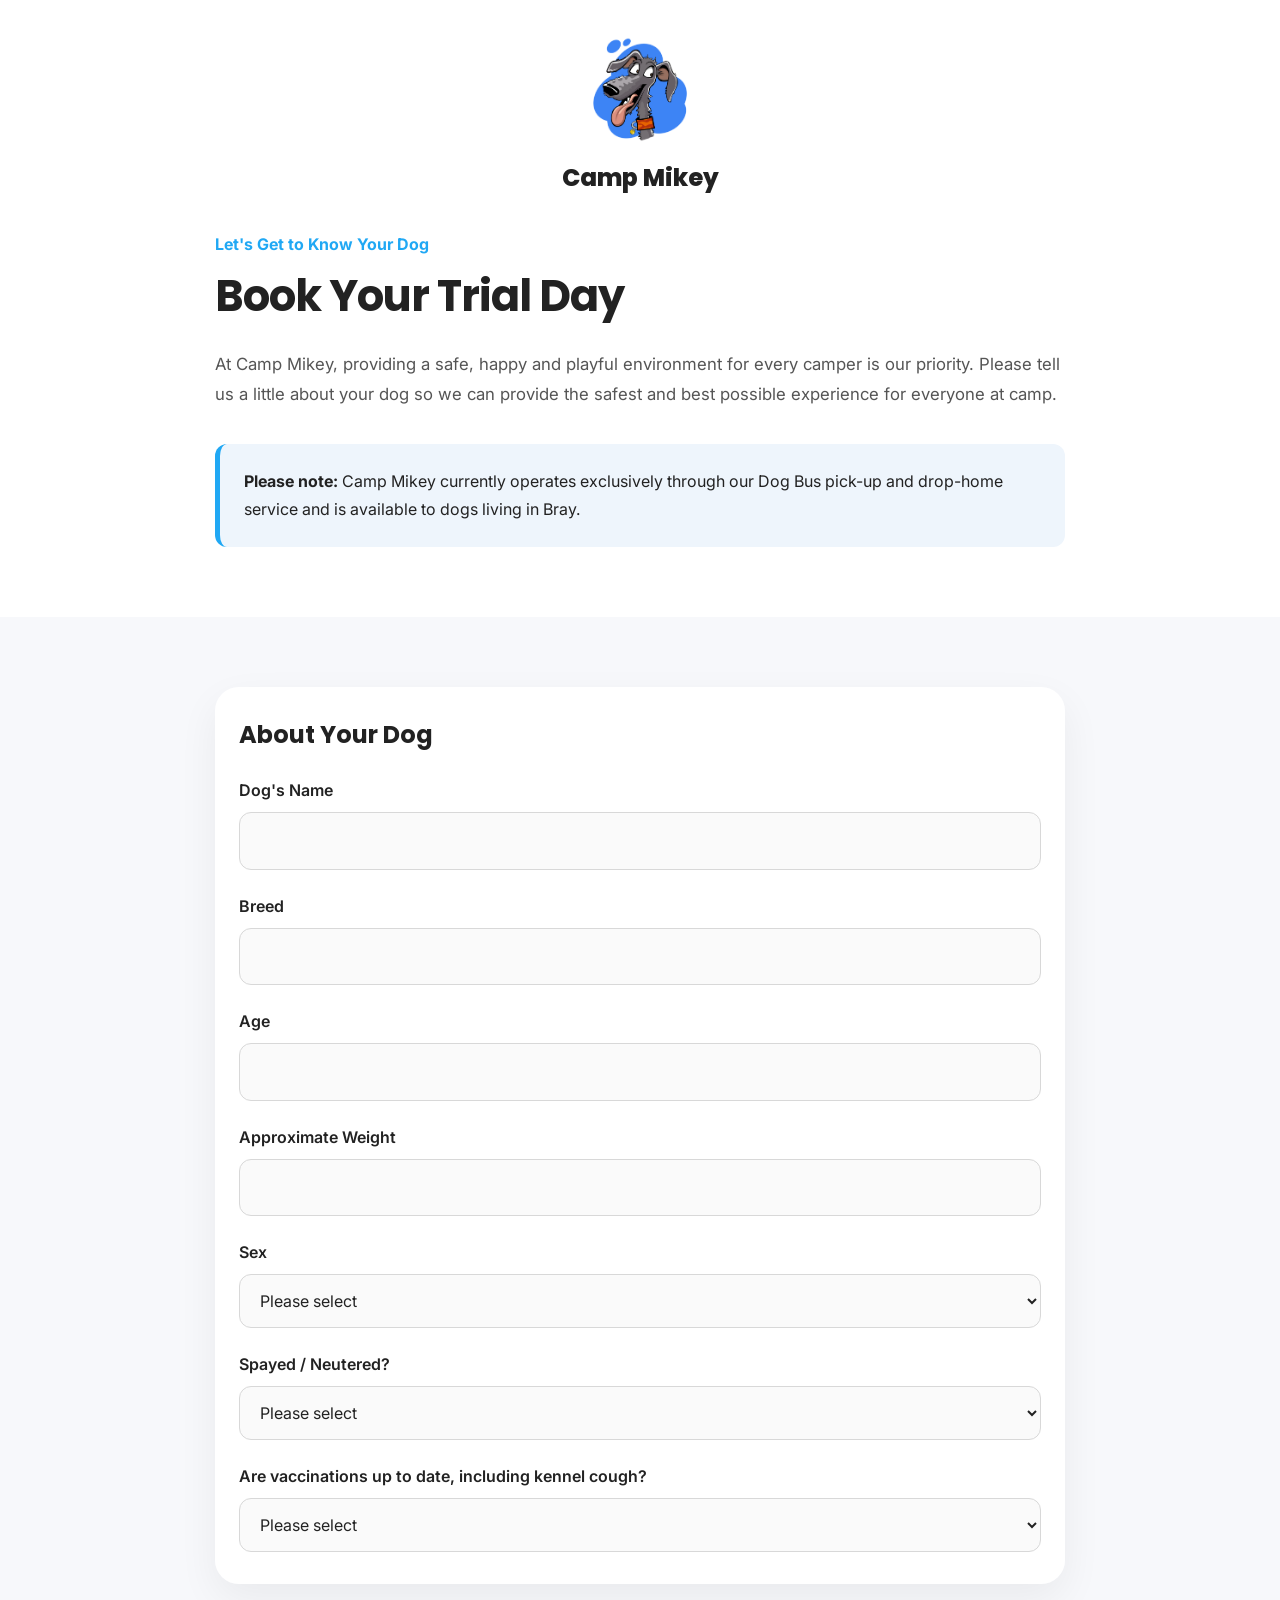
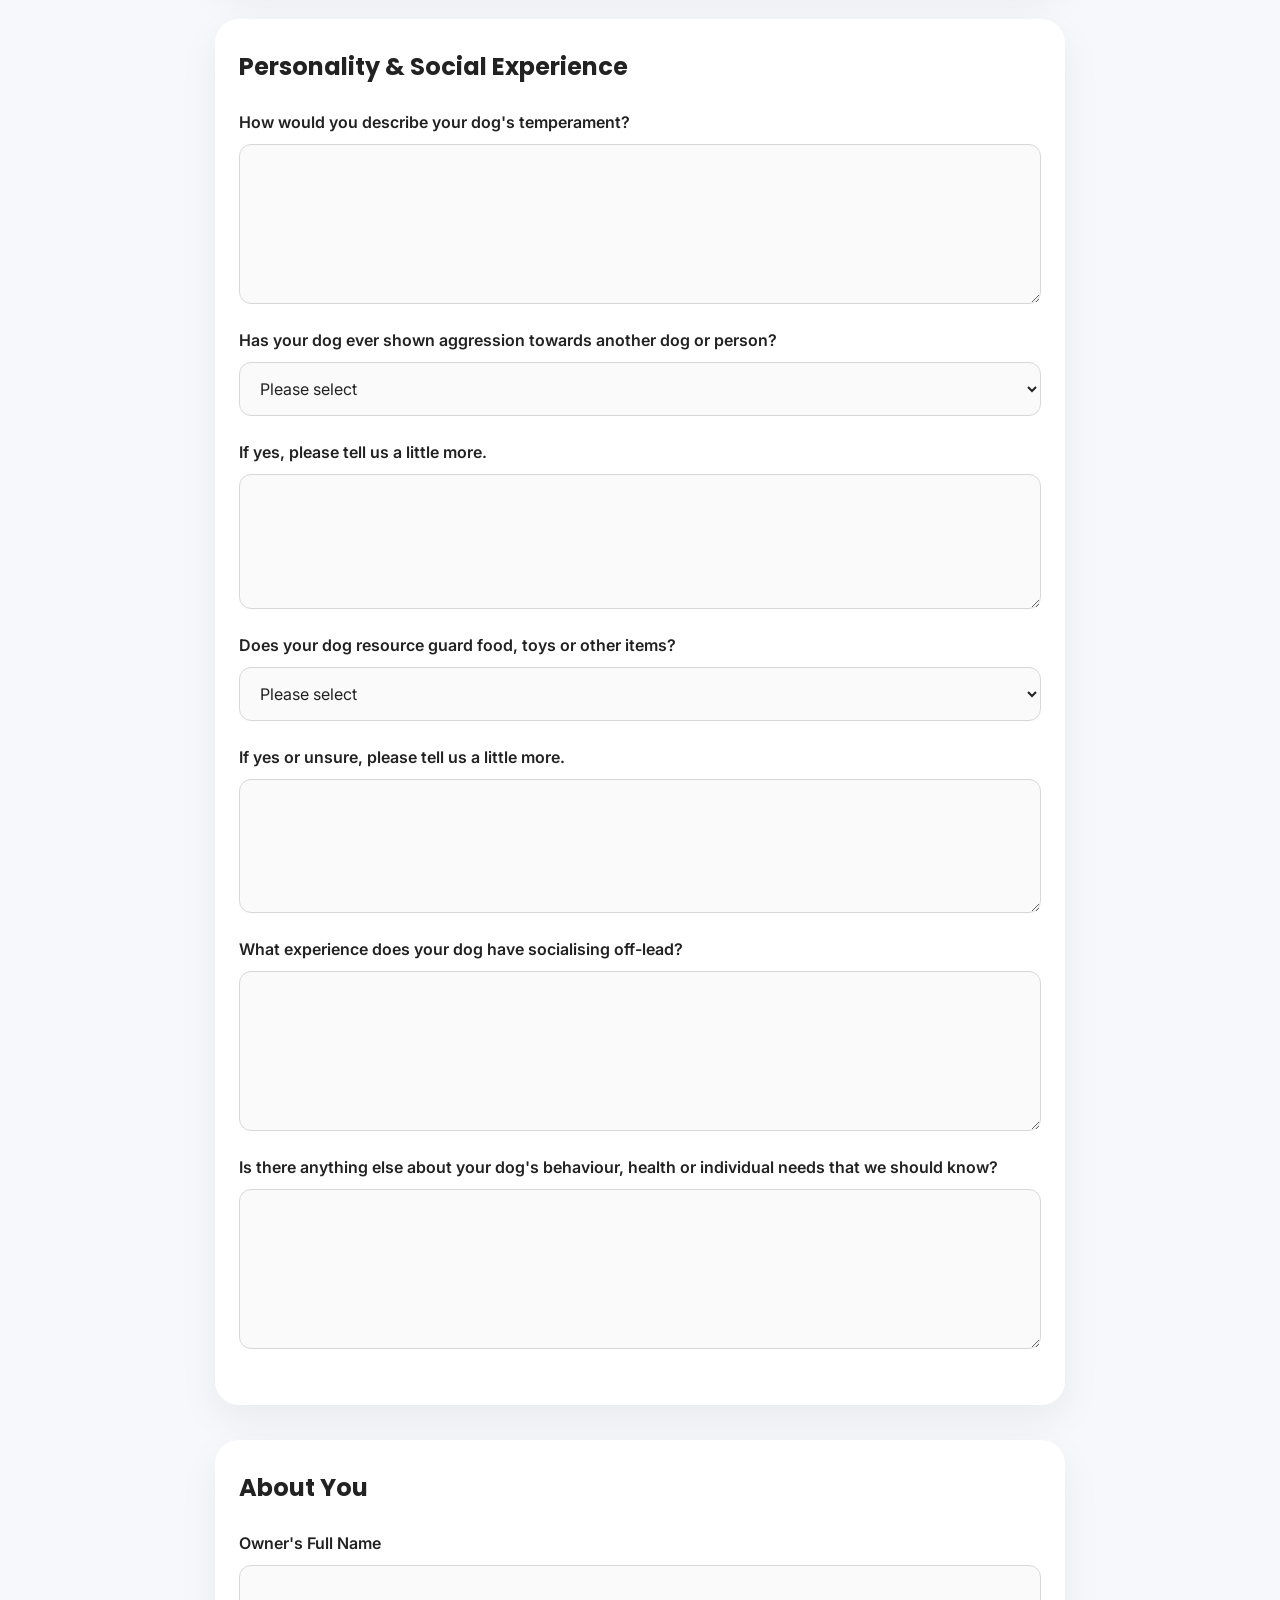
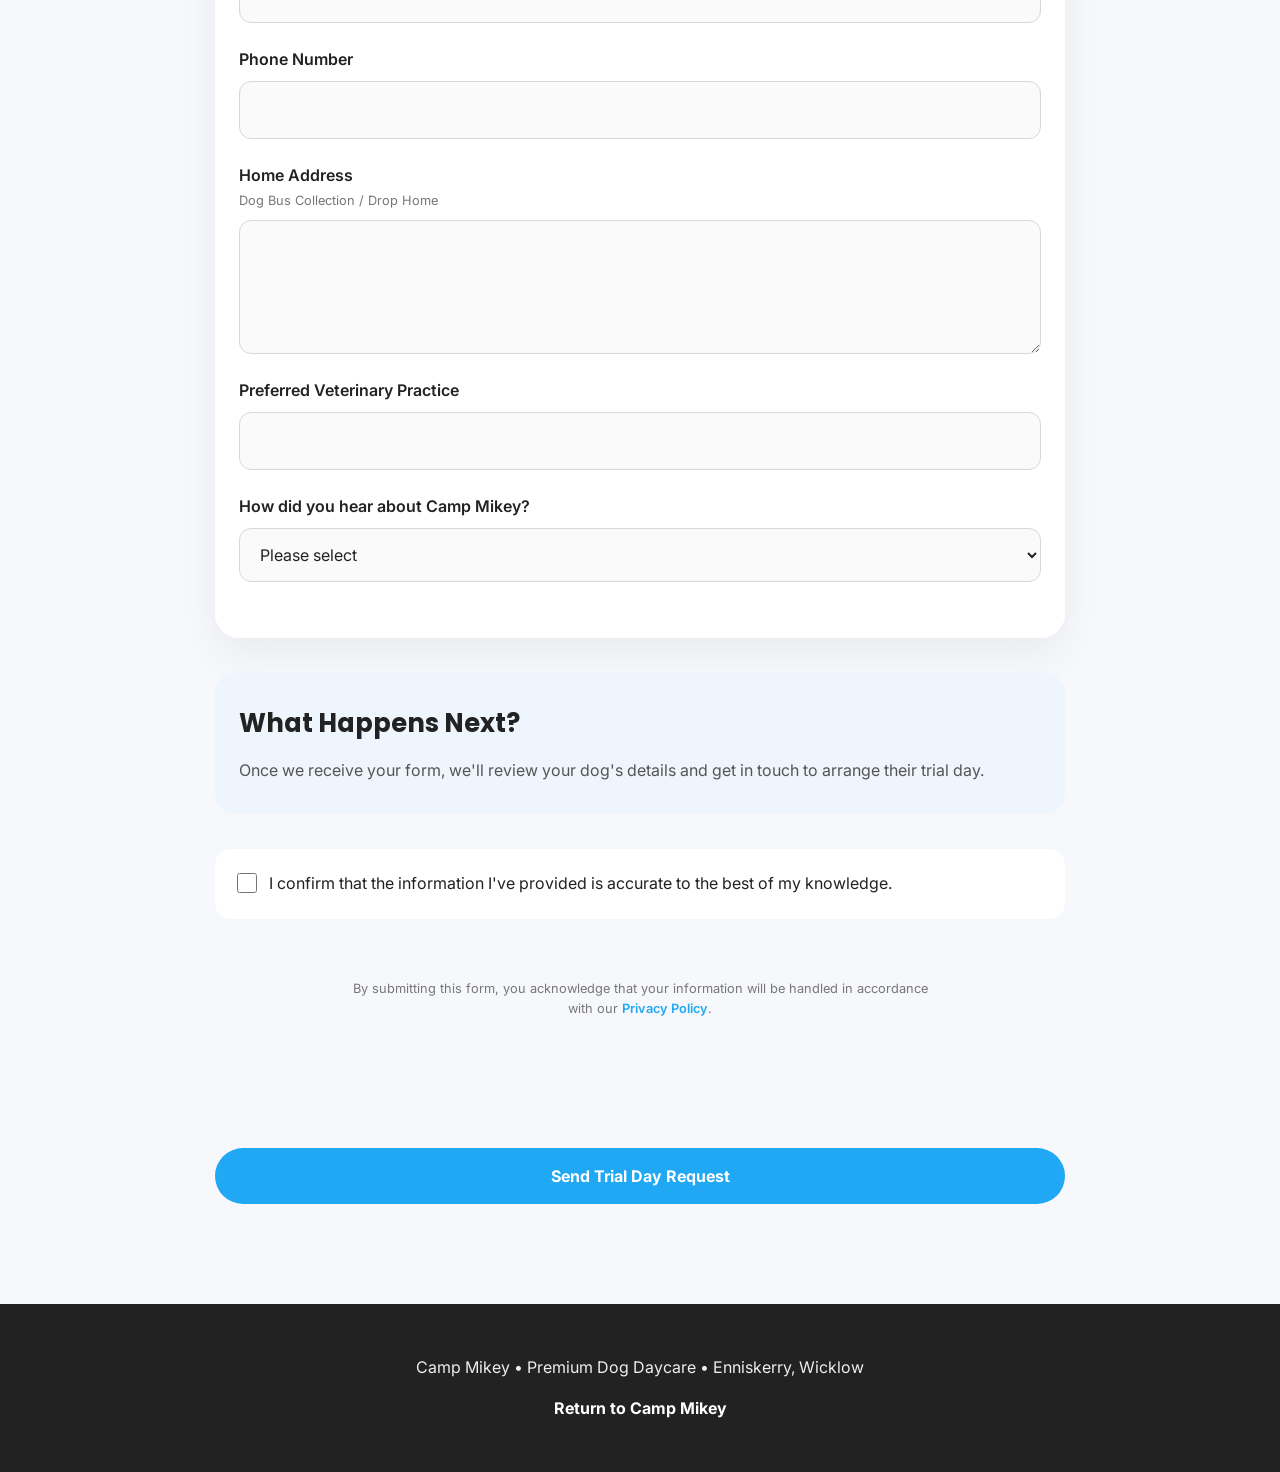
==== commit eb5b9e7c: "feat: add Turnstile spam protection" ====
--- a/book.html
+++ b/book.html
@@ -25,6 +25,8 @@
 
     <link rel="stylesheet"
           href="style.css">
+
+    <script src="https://challenges.cloudflare.com/turnstile/v0/api.js" async defer></script>
 
 </head>
 
@@ -543,6 +545,13 @@
                 <a href="privacy.html">Privacy Policy</a>.
             </p>
 
+            <div class="turnstile-container">
+                <div
+                    class="cf-turnstile"
+                    data-sitekey="0x4AAAAAAD5Fc-anNG180gr_">
+                </div>
+            </div>
+
             <button type="submit"
                     class="button booking-submit">
 
--- a/style.css
+++ b/style.css
@@ -1166,11 +1166,19 @@
     display:inline-block;
     margin-top:12px;
 
-    color:rgba(255,255,255,.65);
+    color:rgba(255,255,255,.65) !important;
     font-size:.8rem;
     text-decoration:none;
 }
 
 .footer-privacy:hover{
-    color:#fff;
+    color:#fff !important;
+}
+
+/* ---------- Turnstile ---------- */
+
+.turnstile-container{
+    display:flex;
+    justify-content:center;
+    margin:20px 0;
 }
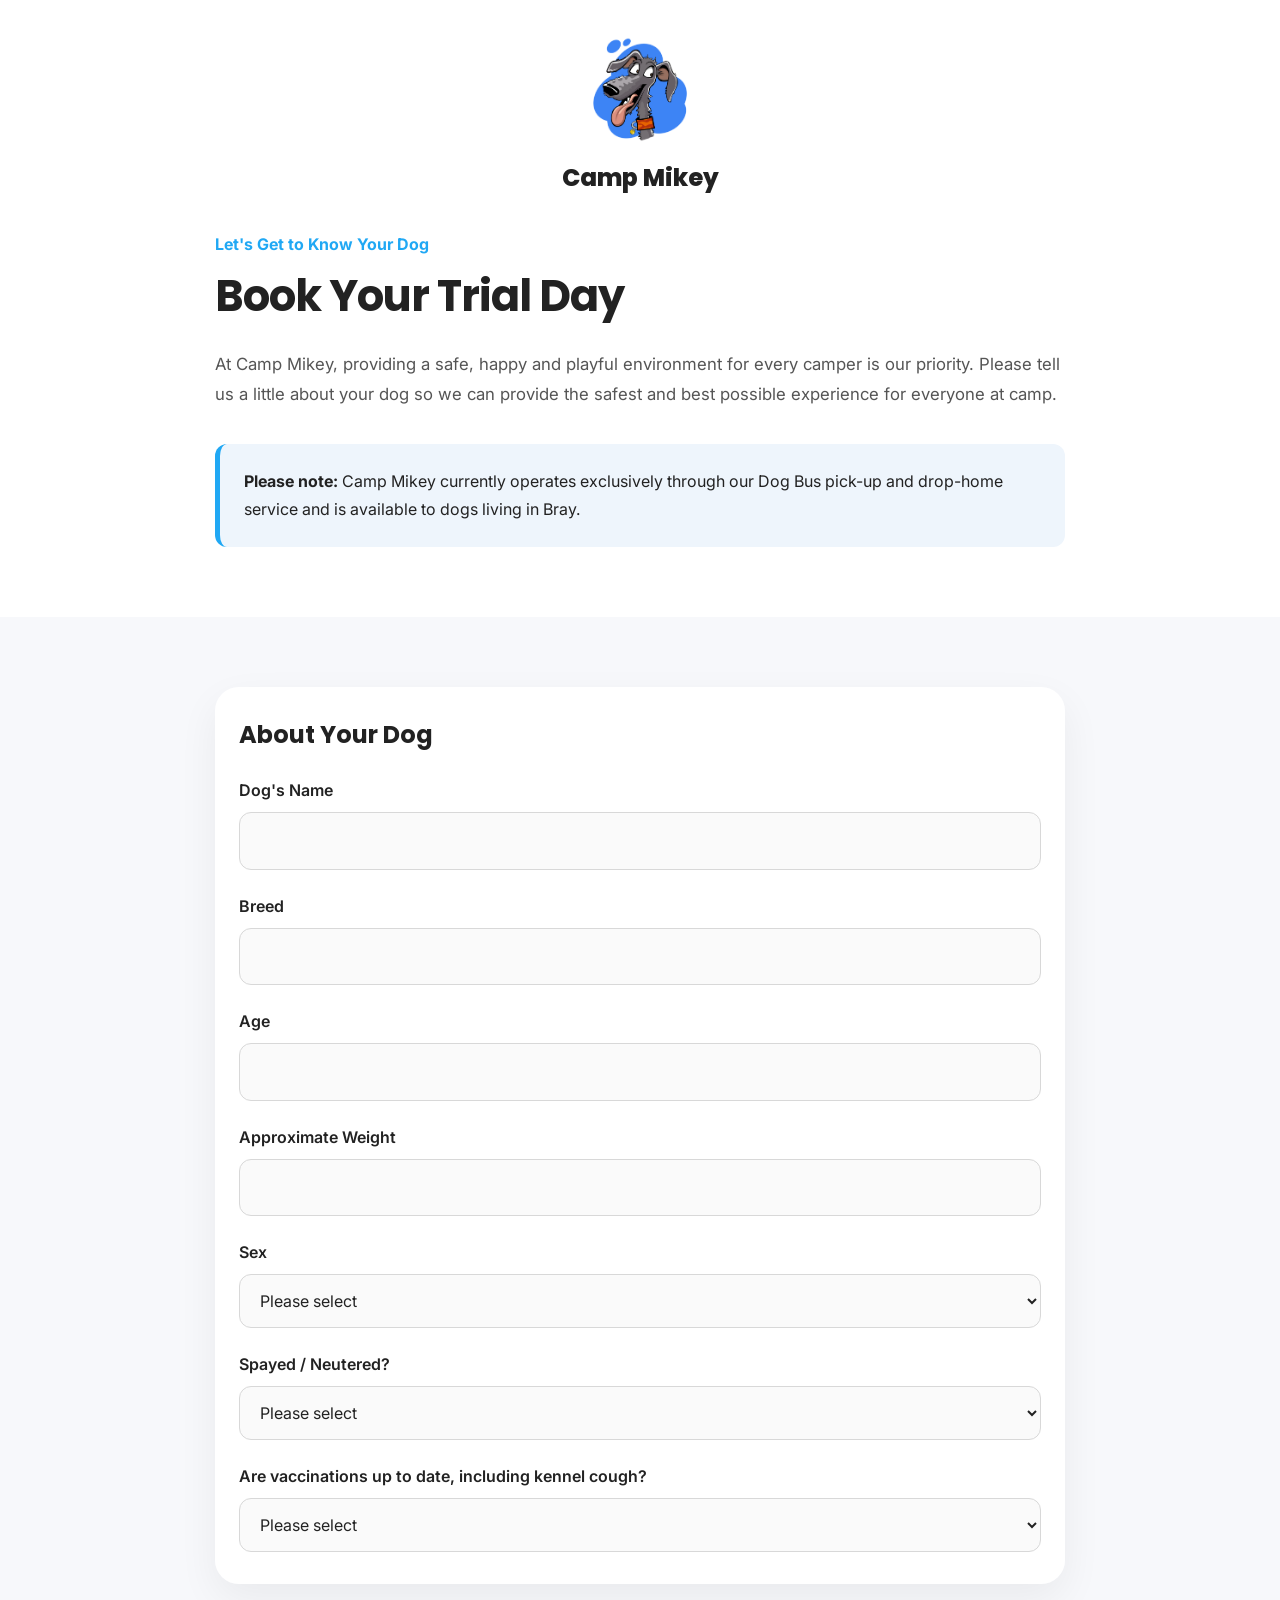
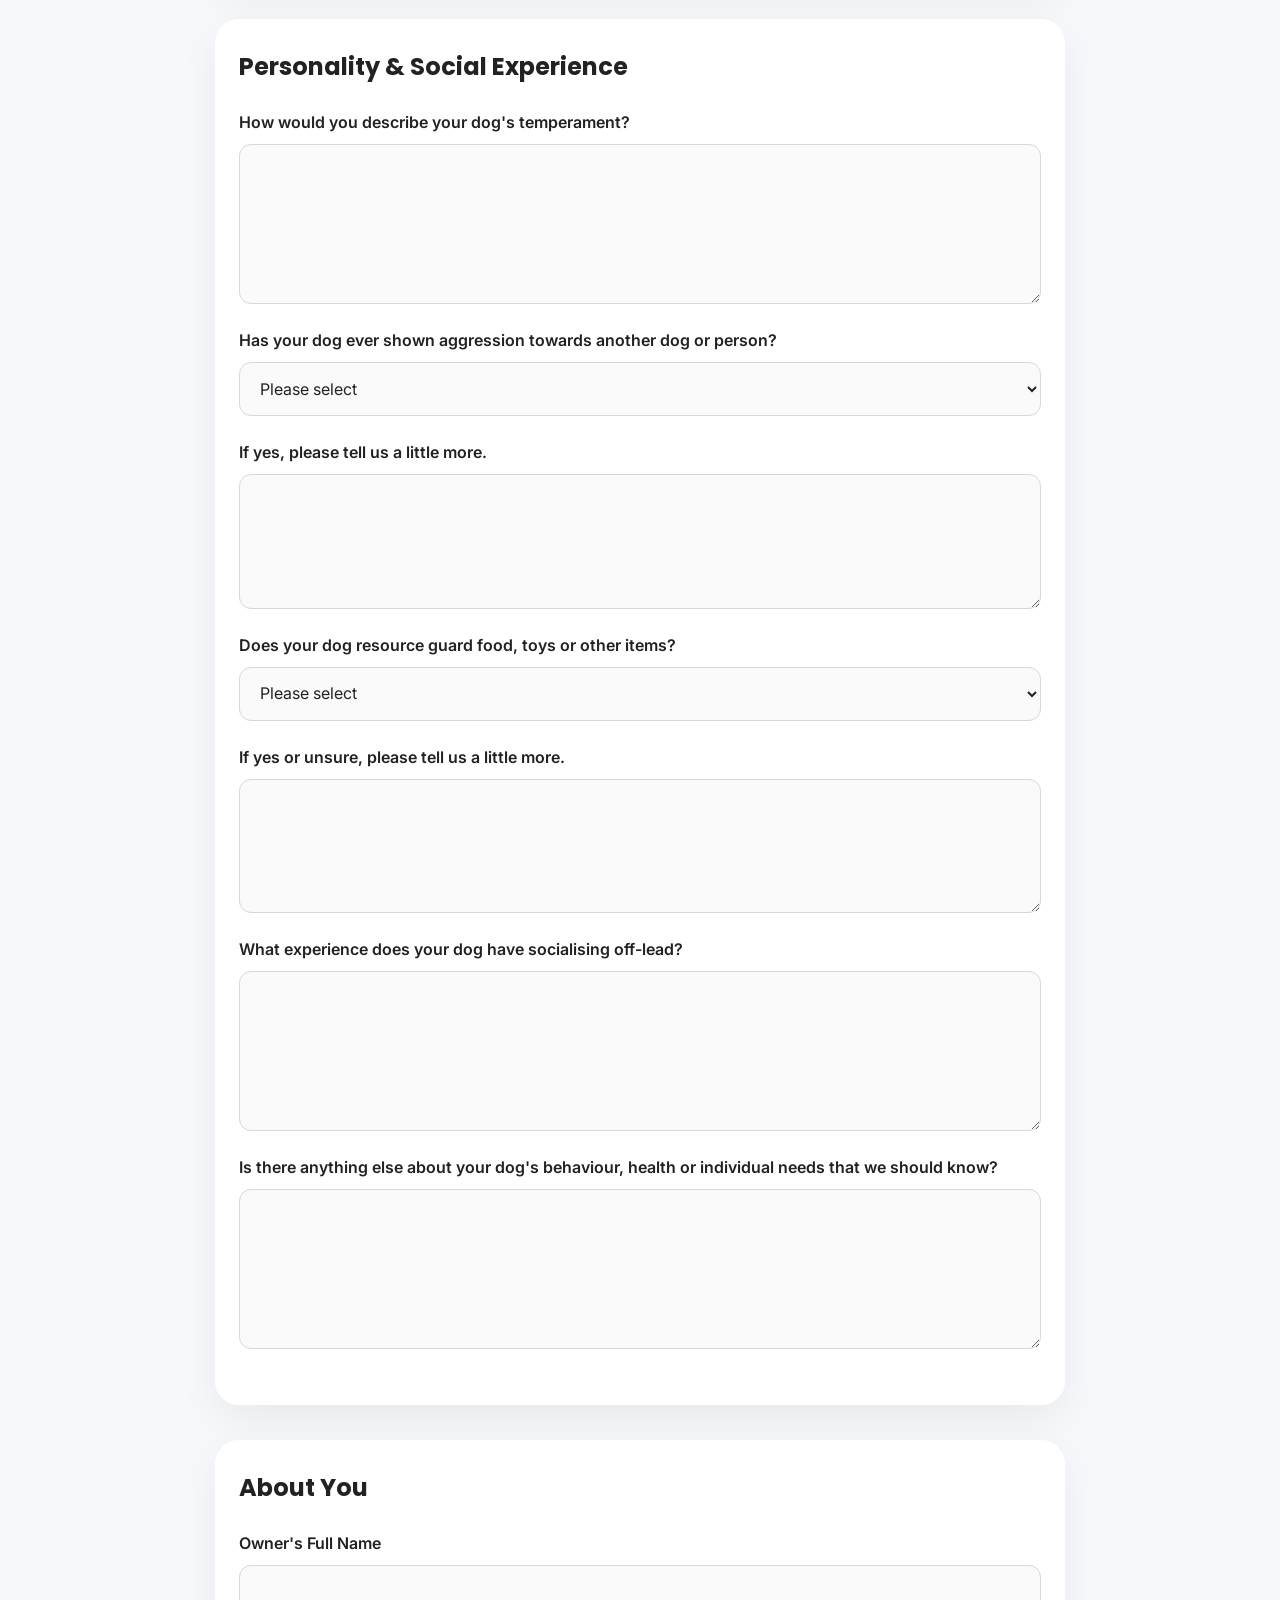
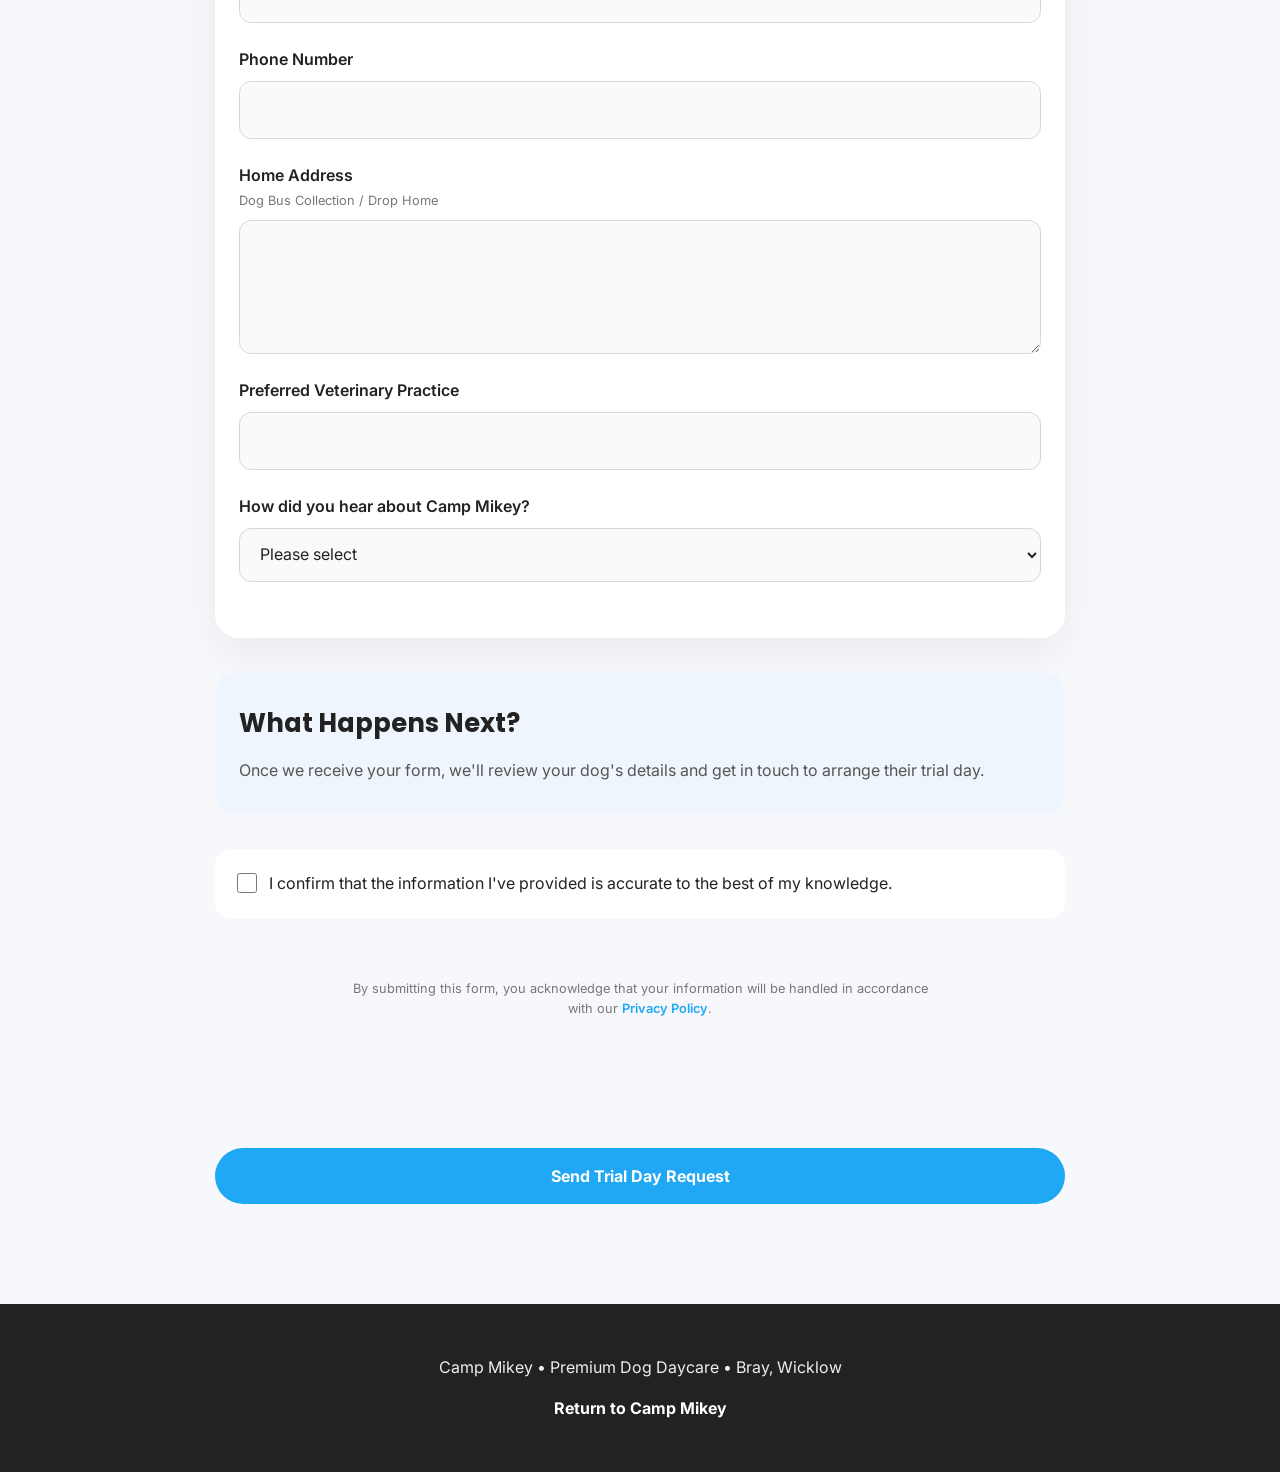
==== commit bf7d31b5: "Update location" ====
--- a/book.html
+++ b/book.html
@@ -11,7 +11,7 @@
     <title>Book Your Trial Day | Camp Mikey</title>
 
     <meta name="description"
-          content="Apply for a trial day at Camp Mikey dog daycare in Enniskerry, with Dog Bus collection and drop home service for dogs living in Bray.">
+          content="Apply for a trial day at Camp Mikey dog daycare in Bray, with Dog Bus collection and drop home service for dogs living in Bray.">
 
     <link rel="preconnect"
           href="https://fonts.googleapis.com">
@@ -577,7 +577,7 @@
     <div class="booking-container">
 
         <p>
-            Camp Mikey • Premium Dog Daycare • Enniskerry, Wicklow
+            Camp Mikey • Premium Dog Daycare • Bray, Wicklow
         </p>
 
         <a href="index.html">
--- a/style.css
+++ b/style.css
@@ -1181,4 +1181,47 @@
     display:flex;
     justify-content:center;
     margin:20px 0;
+}
+
+/* ---------- Fully Insured ---------- */
+
+.insured-note{
+    max-width:700px;
+    margin:35px auto 0;
+    padding:20px 24px;
+
+    display:flex;
+    align-items:center;
+    gap:16px;
+
+    background:#f4f8ff;
+    border-radius:18px;
+}
+
+.insured-icon{
+    width:38px;
+    height:38px;
+    flex-shrink:0;
+
+    display:flex;
+    align-items:center;
+    justify-content:center;
+
+    border-radius:50%;
+    background:var(--blue);
+    color:white;
+
+    font-weight:700;
+}
+
+.insured-note strong{
+    display:block;
+    margin-bottom:4px;
+}
+
+.insured-note p{
+    margin:0;
+    font-size:.9rem;
+    line-height:1.5;
+    color:#666;
 }
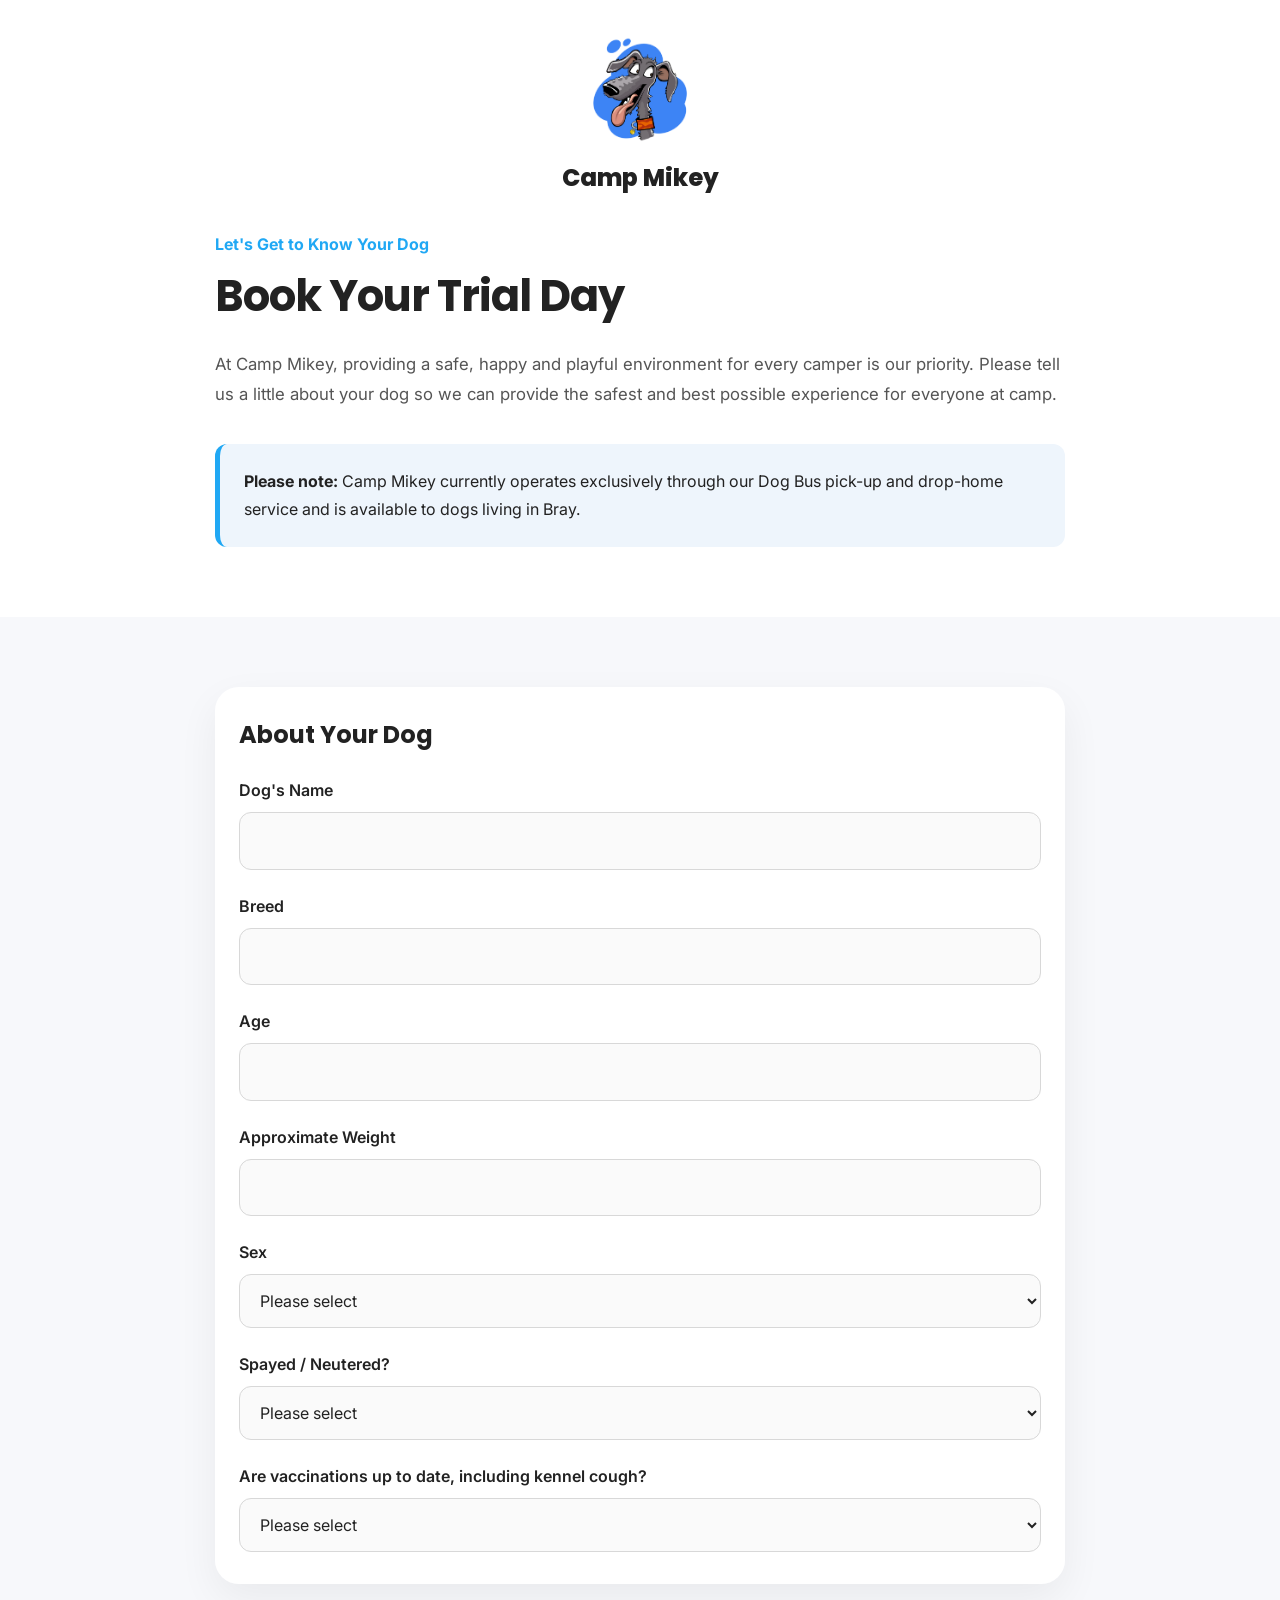
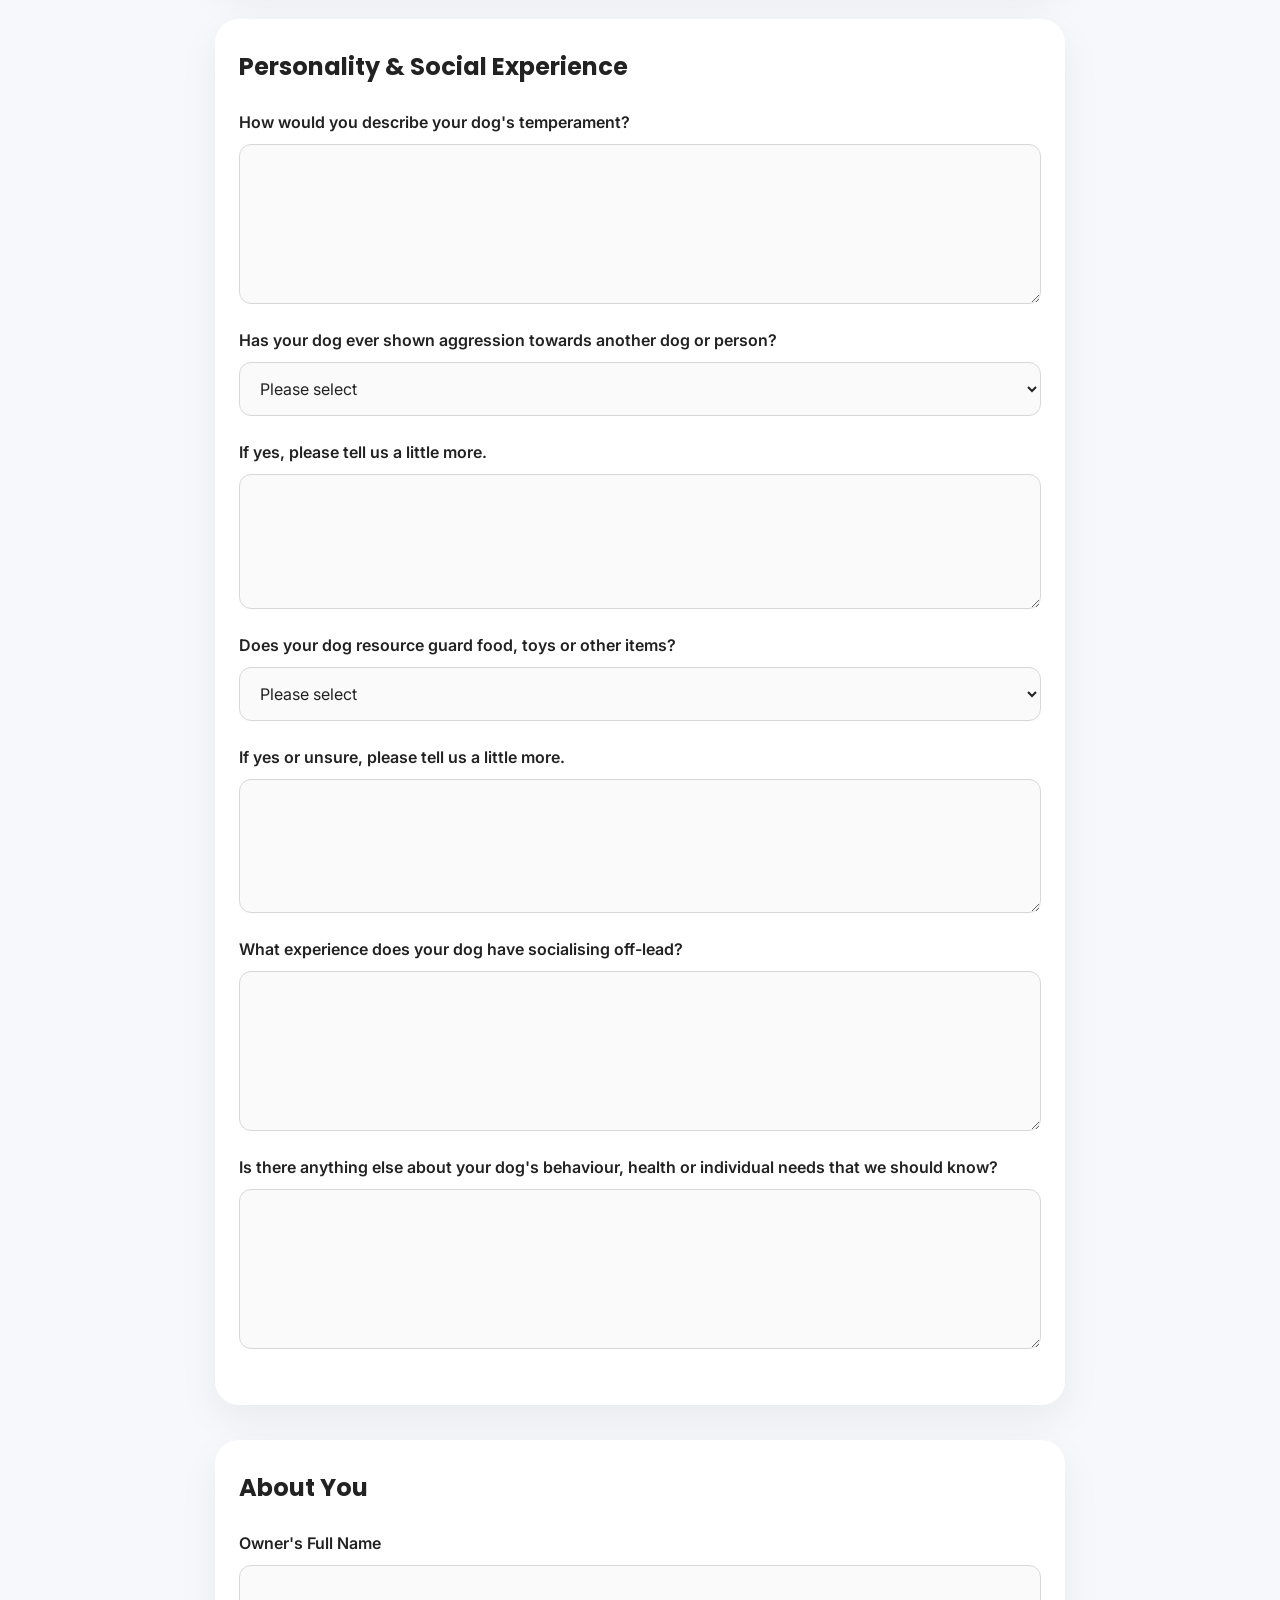
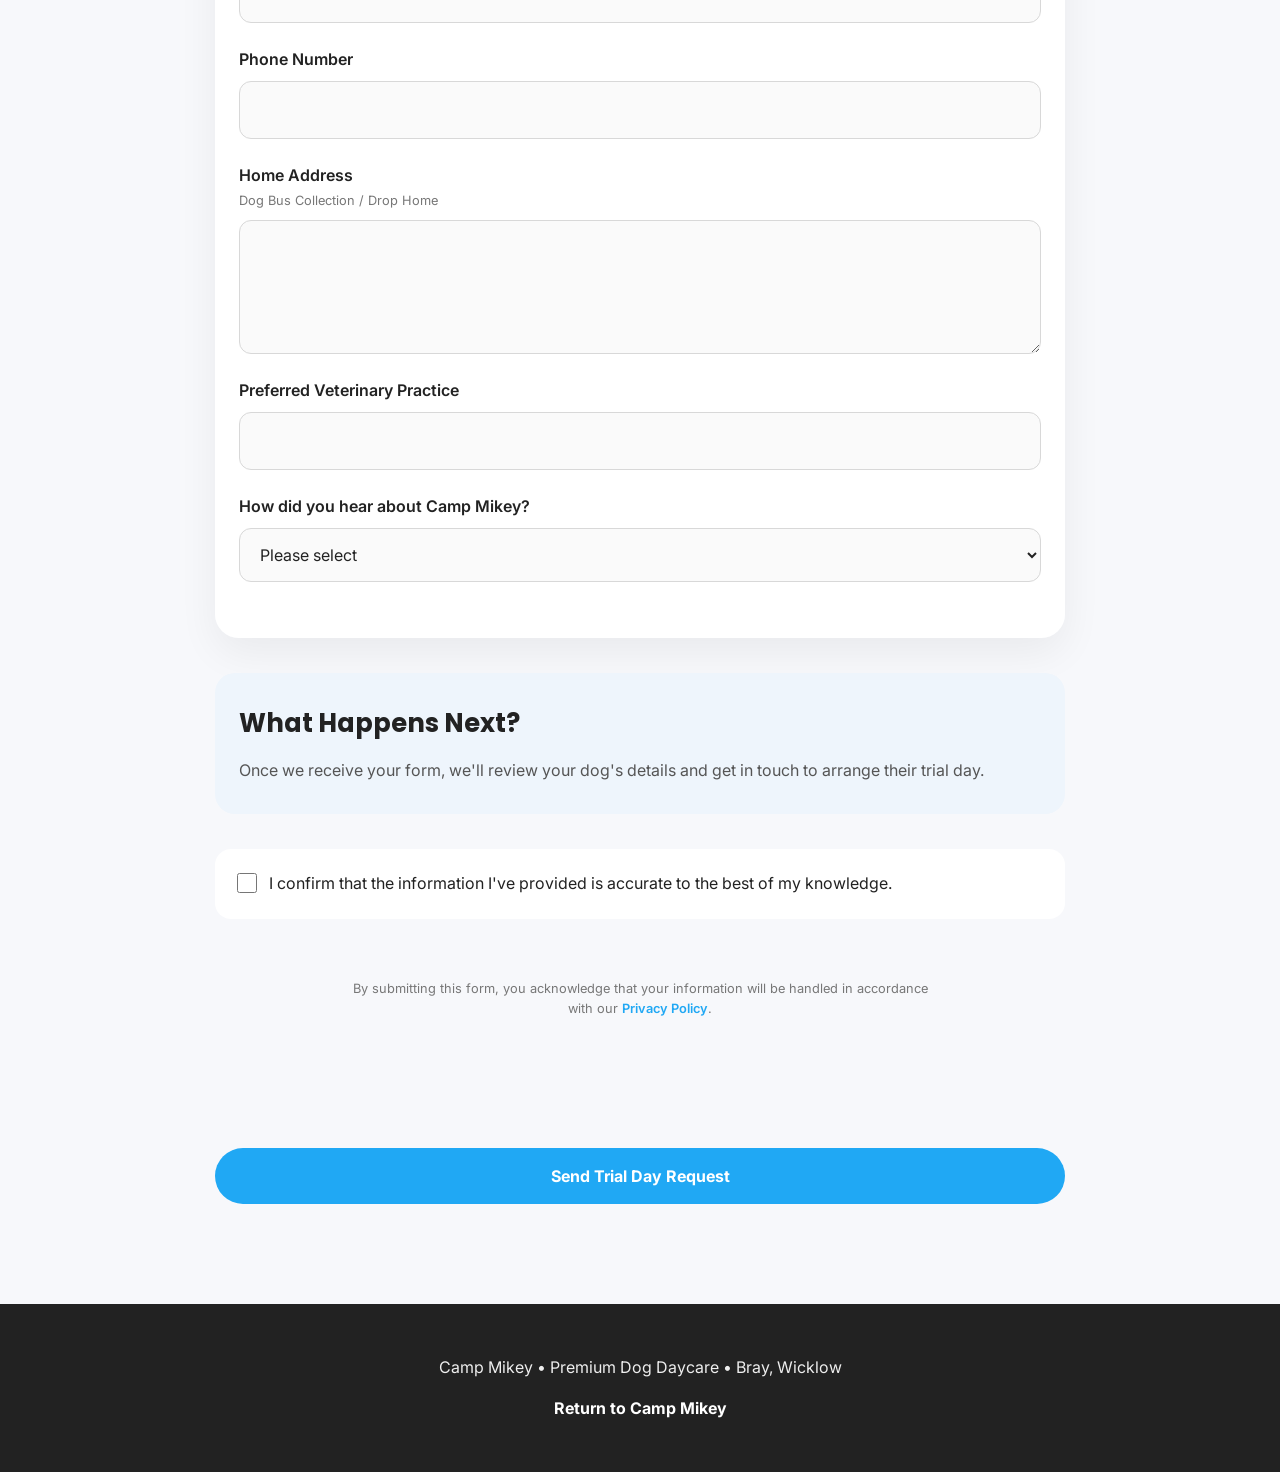
==== commit 96f05346: "Improve navigation and SEO" ====
--- a/book.html
+++ b/book.html
@@ -11,7 +11,7 @@
     <title>Book Your Trial Day | Camp Mikey</title>
 
     <meta name="description"
-          content="Apply for a trial day at Camp Mikey dog daycare in Bray, with Dog Bus collection and drop home service for dogs living in Bray.">
+          content="Apply for a trial day at Camp Mikey, premium dog daycare serving Bray, Wicklow. Door-to-door Dog School Bus collection and drop-off for dogs living in Bray & surrounding areas.">
 
     <link rel="preconnect"
           href="https://fonts.googleapis.com">
--- a/style.css
+++ b/style.css
@@ -124,38 +124,48 @@
 
 }
 
-.navbar{
-
-    display:flex;
-    justify-content:center;
-    align-items:center;
-
-    padding:18px 28px;
-    position:relative;
-    z-index:2;
-
-}
+
+.navbar {
+    display: flex;
+    justify-content: space-between;
+    align-items: center;
+    position: fixed;
+    top: 0;
+    left: 0;
+    width: 100%;
+    min-height: 58px;
+    padding: 6px 18px;
+    background: rgba(25, 29, 35, 0.45);
+    backdrop-filter: blur(10px);
+    -webkit-backdrop-filter: blur(10px);
+    z-index: 1000;
+}
+
 
 .logo img{
-    width:150px;
-    height:auto;
+    width: 60px;
+    height: 60px;
+    object-fit: contain;
 
     filter:
         drop-shadow(0 3px 3px rgba(0,0,0,.35))
         drop-shadow(0 8px 18px rgba(0,0,0,.22));
 }
 
-.logo{
-    display:flex;
-    flex-direction:column;
-    align-items:center;
-}
+
+.logo {
+    display: flex;
+    flex-direction: row;
+    align-items: center;
+    gap: 8px;
+}
+
 
 .logo-name{
     margin-top:0px;
 
     font-family:"Poppins", sans-serif;
-    font-size:1.5rem;
+    font-size:1.1rem;
     font-weight:800;
 
     color:white;
@@ -182,21 +192,16 @@
 
 }
 
-.hero-content{
-
-    position:relative;
-    z-index:2;
-
-    flex:1;
-
-    display:flex;
-    flex-direction:column;
-    justify-content:flex-start;
-
-    padding:0px 32px 25px;
-
-    max-width:620px;
-
+
+.hero-content {
+    position: relative;
+    z-index: 2;
+    flex: 1;
+    display: flex;
+    flex-direction: column;
+    justify-content: flex-start;
+    padding: 95px 28px 30px;
+    max-width: 620px;
 }
 
 .eyebrow{
@@ -213,11 +218,13 @@
 
 }
 
-.hero h1{
-
-    color:white;
-
-}
+
+.hero h1 {
+    font-size: clamp(2.7rem, 9vw, 4.5rem);
+    line-height: 1.05;
+    margin: 14px 0 24px;
+}
+
 
 .hero-text{
 
@@ -347,6 +354,20 @@
     margin-top:50px;
 }
 
+.feature-item{
+    text-align:left;
+}
+
+.feature-item h3{
+    margin-bottom:8px;
+}
+
+.feature-item p{
+    margin:0;
+    color:#666;
+    line-height:1.6;
+}
+
 .feature-card{
 
     background:white;
@@ -479,14 +500,30 @@
 
 }
 
-.navbar{
-    padding:28px 5%;
-    justify-content:space-between;
-}
-
-.logo img{
-    width:190px;
-    height:auto;
+
+.navbar {
+    padding: 8px 4%;
+    min-height: 64px;
+    justify-content: space-between;
+    gap: 20px;
+}
+
+.navbar .logo {
+    flex-direction: row;
+    align-items: center;
+    gap: 10px;
+    flex-shrink: 0;
+}
+
+.navbar .logo img {
+    width: 60px;
+    height: 60px;
+    object-fit: contain;
+}
+
+.navbar .logo-name {
+    font-size: 1.2rem;
+    margin: 0;
 }
 
 .nav-links{
@@ -597,11 +634,220 @@
 
 }
 
+/* ---------- Overnight Stays ---------- */
+
+.overnight-notice{
+    max-width:500px;
+    margin:40px auto 60px;
+    padding:24px;
+    background:#fff;
+    border-radius:24px;
+    box-shadow:0 15px 40px rgba(0,0,0,.06);
+    text-align:center;
+}
+
+.overnight-notice h3{
+    margin-bottom:10px;
+}
+
+.overnight-notice p{
+    margin:0;
+    color:#666;
+}
+
+.overnight-heading{
+    text-align:center;
+    margin-top:20px;
+    margin-bottom:40px;
+}
+
+.overnight-top{
+    display:grid;
+    grid-template-columns:repeat(auto-fit,minmax(280px,1fr));
+    gap:24px;
+    margin:50px 0 70px;
+}
+
+.overnight-price{
+    background:#fff;
+    padding:32px;
+    border-radius:24px;
+    box-shadow:0 15px 40px rgba(0,0,0,.06);
+    text-align:center;
+}
+
+.overnight-price-amount{
+    font-size:3rem;
+    font-weight:800;
+    color:var(--blue);
+    line-height:1;
+    margin:12px 0;
+}
+
+.overnight-discount{
+    display:inline-block;
+    margin-top:20px;
+    padding:10px 16px;
+    background:#eef7ff;
+    color:var(--black);
+    font-weight:700;
+    border-radius:999px;
+}
+
+.swipe-hint{
+    text-align:center;
+    color:#777;
+    font-size:0.9rem;
+    margin-bottom:20px;
+}
+
+.testimonial-slider{
+    display:flex;
+    align-items:flex-start;
+    gap:24px;
+    overflow-x:auto;
+    scroll-snap-type:x mandatory;
+    padding-bottom:10px;
+}
+
+.testimonial-card{
+    background:#fff;
+    border-radius:24px;
+    overflow:hidden;
+    box-shadow:0 15px 40px rgba(0,0,0,.06);
+
+    min-width:80%;
+    flex:0 0 80%;
+    scroll-snap-align:start;
+}
+
+.testimonial-card img{
+    width:100%;
+    aspect-ratio:1 / 1;
+    object-fit:cover;
+    display:block;
+}
+
+.testimonial-content{
+    padding:28px;
+}
+
+.testimonial-content h4{
+    font-size:1.5rem;
+    margin-bottom:18px;
+}
+
+.testimonial-content p{
+    color:#555;
+    line-height:1.8;
+    margin-bottom:16px;
+}
+
+.testimonial-content strong{
+    display:block;
+    margin-top:20px;
+    color:#666;
+}
+
+.testimonial-more{
+    margin-top:12px;
+}
+
+.testimonial-more summary{
+    cursor:pointer;
+    color:var(--blue);
+    font-weight:700;
+    margin-bottom:12px;
+}
+
+.testimonial-more[open] summary{
+    margin-bottom:20px;
+}
+
+.testimonial-slider::-webkit-scrollbar{
+    display:none;
+}
+
+.testimonial-slider{
+    display:flex;
+    gap:24px;
+    overflow-x:auto;
+    scroll-snap-type:x mandatory;
+    padding-bottom:10px;
+    padding-left:4px;
+    scrollbar-width:none;
+}
+
+/* ---------- FAQs ---------- */
+
+.faq-list{
+    max-width:800px;
+    margin:50px auto 0;
+}
+
+.faq-item{
+    background:#fff;
+    border-radius:20px;
+    padding:24px 28px;
+    margin-bottom:16px;
+    box-shadow:0 10px 30px rgba(0,0,0,.06);
+}
+
+.faq-item summary{
+    cursor:pointer;
+    font-weight:700;
+    font-size:1.1rem;
+    list-style:none;
+}
+
+.faq-item summary::-webkit-details-marker{
+    display:none;
+}
+
+.faq-item summary::after{
+    content:"+";
+    float:right;
+    font-size:1.5rem;
+    color:var(--blue);
+}
+
+.faq-item[open] summary::after{
+    content:"−";
+}
+
+.faq-item p{
+    margin-top:16px;
+    color:#555;
+    line-height:1.7;
+}
+
+.faq-link{
+    display:inline-block;
+    margin-top:12px;
+    color:var(--blue);
+    font-weight:700;
+    text-decoration:none;
+}
+
+.faq-link:hover{
+    text-decoration:underline;
+}
+
+.faq-hours{
+    margin-top:16px;
+    padding-left:20px;
+}
+
+.faq-hours li{
+    margin-bottom:10px;
+    color:#555;
+}
+
 /* ---------- CTA ---------- */
 
 .cta{
 
-    background:white;
+    background:var(--light);
 
     text-align:center;
 
@@ -1224,4 +1470,182 @@
     font-size:.9rem;
     line-height:1.5;
     color:#666;
-}+}
+
+/* ---------- Pricing ---------- */
+
+.pricing-grid{
+    display:grid;
+    grid-template-columns:repeat(auto-fit,minmax(280px,1fr));
+    gap:24px;
+    margin-top:50px;
+}
+
+.pricing-card{
+    background:#fff;
+    padding:36px;
+    border-radius:24px;
+    box-shadow:0 15px 40px rgba(0,0,0,.06);
+}
+
+.pricing-card h3{
+    font-size:1.3rem;
+    margin-bottom:24px;
+}
+
+.price{
+    font-size:3rem;
+    font-weight:800;
+    color:var(--blue);
+    line-height:1;
+}
+
+.price-time{
+    margin:10px 0 24px;
+    font-weight:600;
+    color:#666;
+}
+
+.pricing-card ul{
+    padding-left:20px;
+    margin:0;
+}
+
+.pricing-card li{
+    margin-bottom:12px;
+    color:#555;
+    line-height:1.6;
+}
+
+.trial-pricing-note{
+    max-width:700px;
+    margin:40px auto 0;
+    text-align:center;
+}
+
+.trial-pricing-note h3{
+    margin-bottom:12px;
+}
+
+.trial-pricing-note p{
+    color:#666;
+    line-height:1.7;
+}
+
+.pricing-discounts{
+    margin-top:50px;
+    text-align:center;
+}
+
+.pricing-discounts h3{
+    font-size:1.5rem;
+    margin-bottom:32px;
+}
+
+.discount-grid{
+    display:grid;
+    grid-template-columns:repeat(auto-fit,minmax(250px,1fr));
+    gap:24px;
+}
+
+.discount-card{
+    background:#fff;
+    padding:32px;
+    border-radius:24px;
+    box-shadow:0 15px 40px rgba(0,0,0,.06);
+}
+
+.discount-amount{
+    font-size:2rem;
+    font-weight:800;
+    color:var(--blue);
+    margin-bottom:12px;
+}
+
+.discount-card h4{
+    font-size:1.5rem;
+    font-weight:800;
+    color:var(--black);
+    line-height:1.2;
+    margin-bottom:16px;
+}
+
+.discount-card p{
+    color:#666;
+    line-height:1.6;
+    margin:0;
+}
+
+
+/* ---------- Sticky Navigation Menu ---------- */
+
+.menu-toggle {
+    display: block;
+    background: transparent;
+    border: none;
+    color: white;
+    font-size: 1.6rem;
+    cursor: pointer;
+    padding: 8px;
+}
+
+.nav-links {
+    display: none;
+    list-style: none;
+}
+
+.nav-links.active {
+    display: flex;
+    flex-direction: column;
+    position: absolute;
+    top: 100%;
+    left: 0;
+    width: 100%;
+    background: #20242b;
+    padding: 16px 24px 24px;
+    gap: 0;
+    box-shadow: 0 10px 20px rgba(0, 0, 0, 0.15);
+}
+
+.nav-links li a {
+    display: block;
+    color: white;
+    font-weight: 600;
+    padding: 12px 0;
+}
+
+.nav-links li a:hover {
+    color: #20A8F4;
+}
+
+.mobile-book-link a {
+    background: #20A8F4;
+    color: white !important;
+    text-align: center;
+    border-radius: 999px;
+    margin-top: 12px;
+    padding: 12px 18px !important;
+}
+
+/* Desktop navigation */
+
+@media (min-width: 992px) {
+    .menu-toggle {
+        display: none;
+    }
+
+    .nav-links {
+        display: flex;
+        flex-direction: row;
+        align-items: center;
+        gap: 20px;
+    }
+
+    .nav-links li a {
+        padding: 8px 0;
+    }
+
+    .mobile-book-link {
+        display: none;
+    }
+}
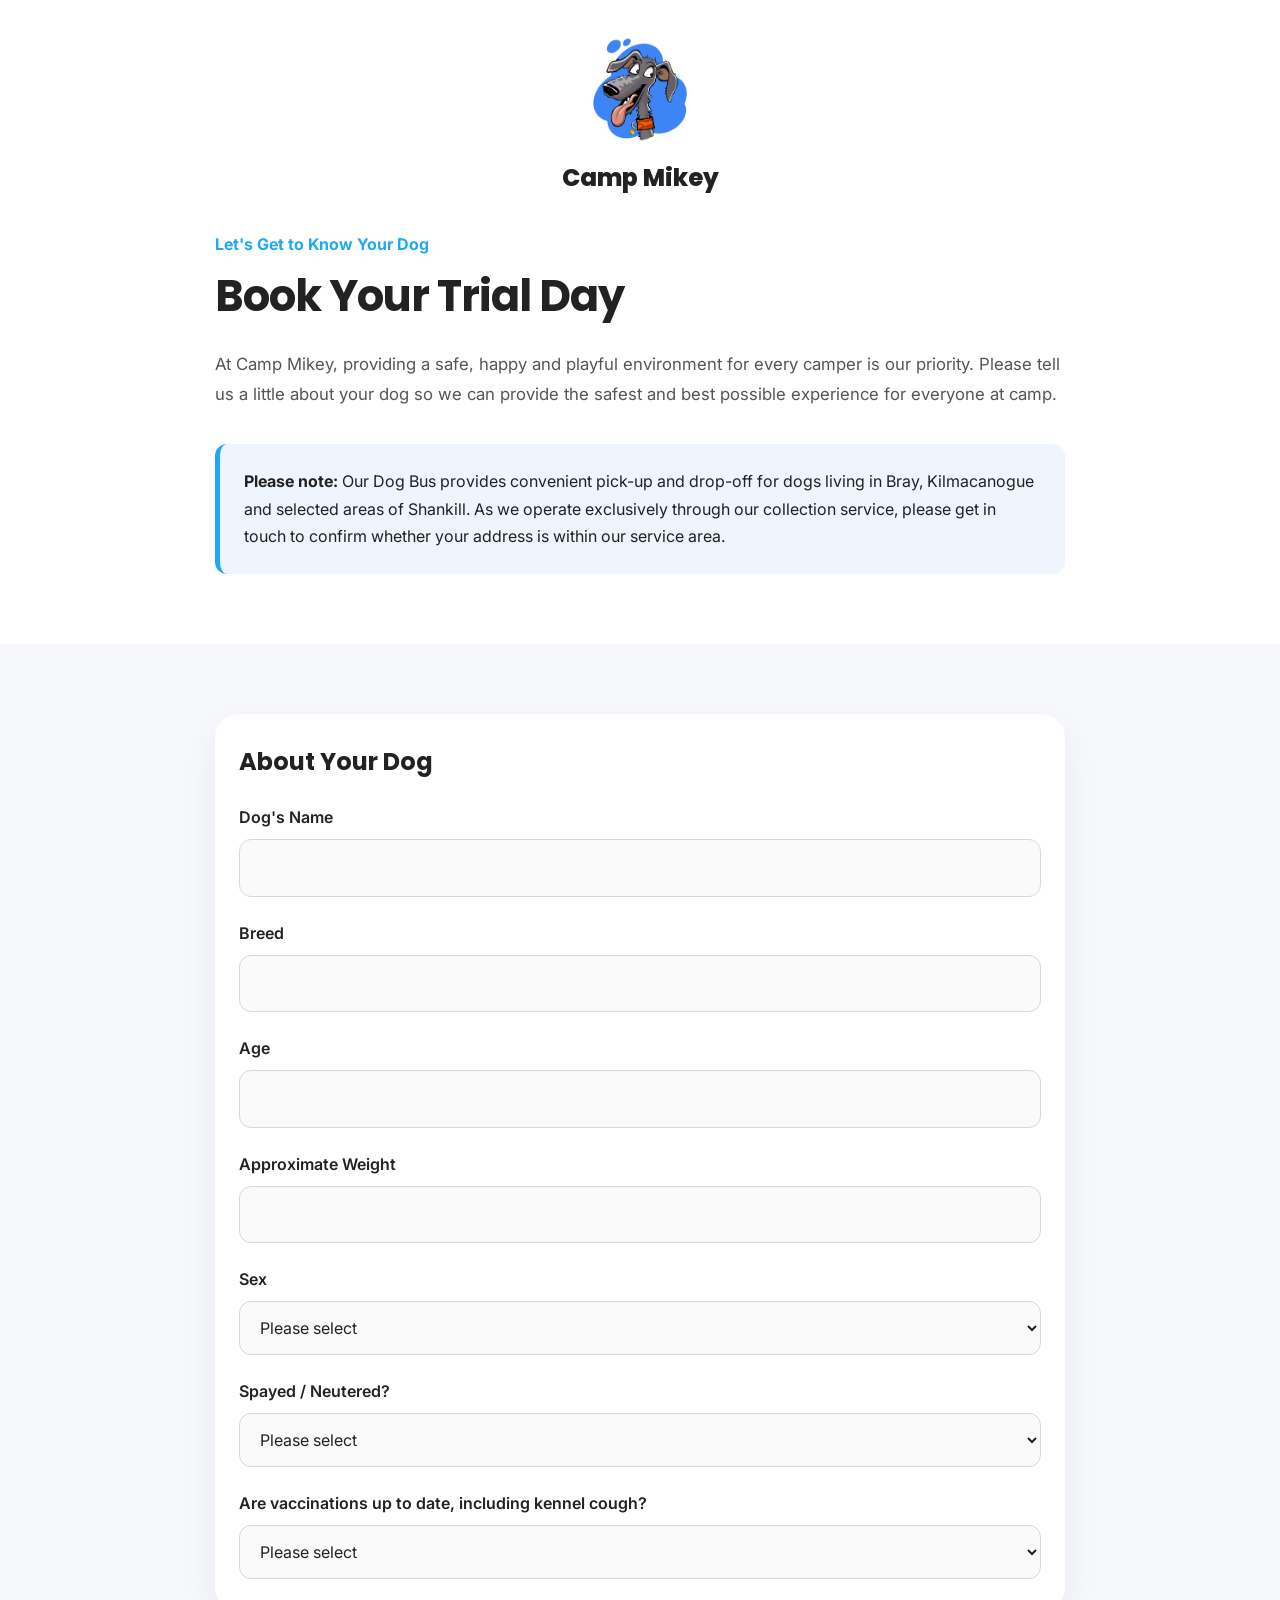
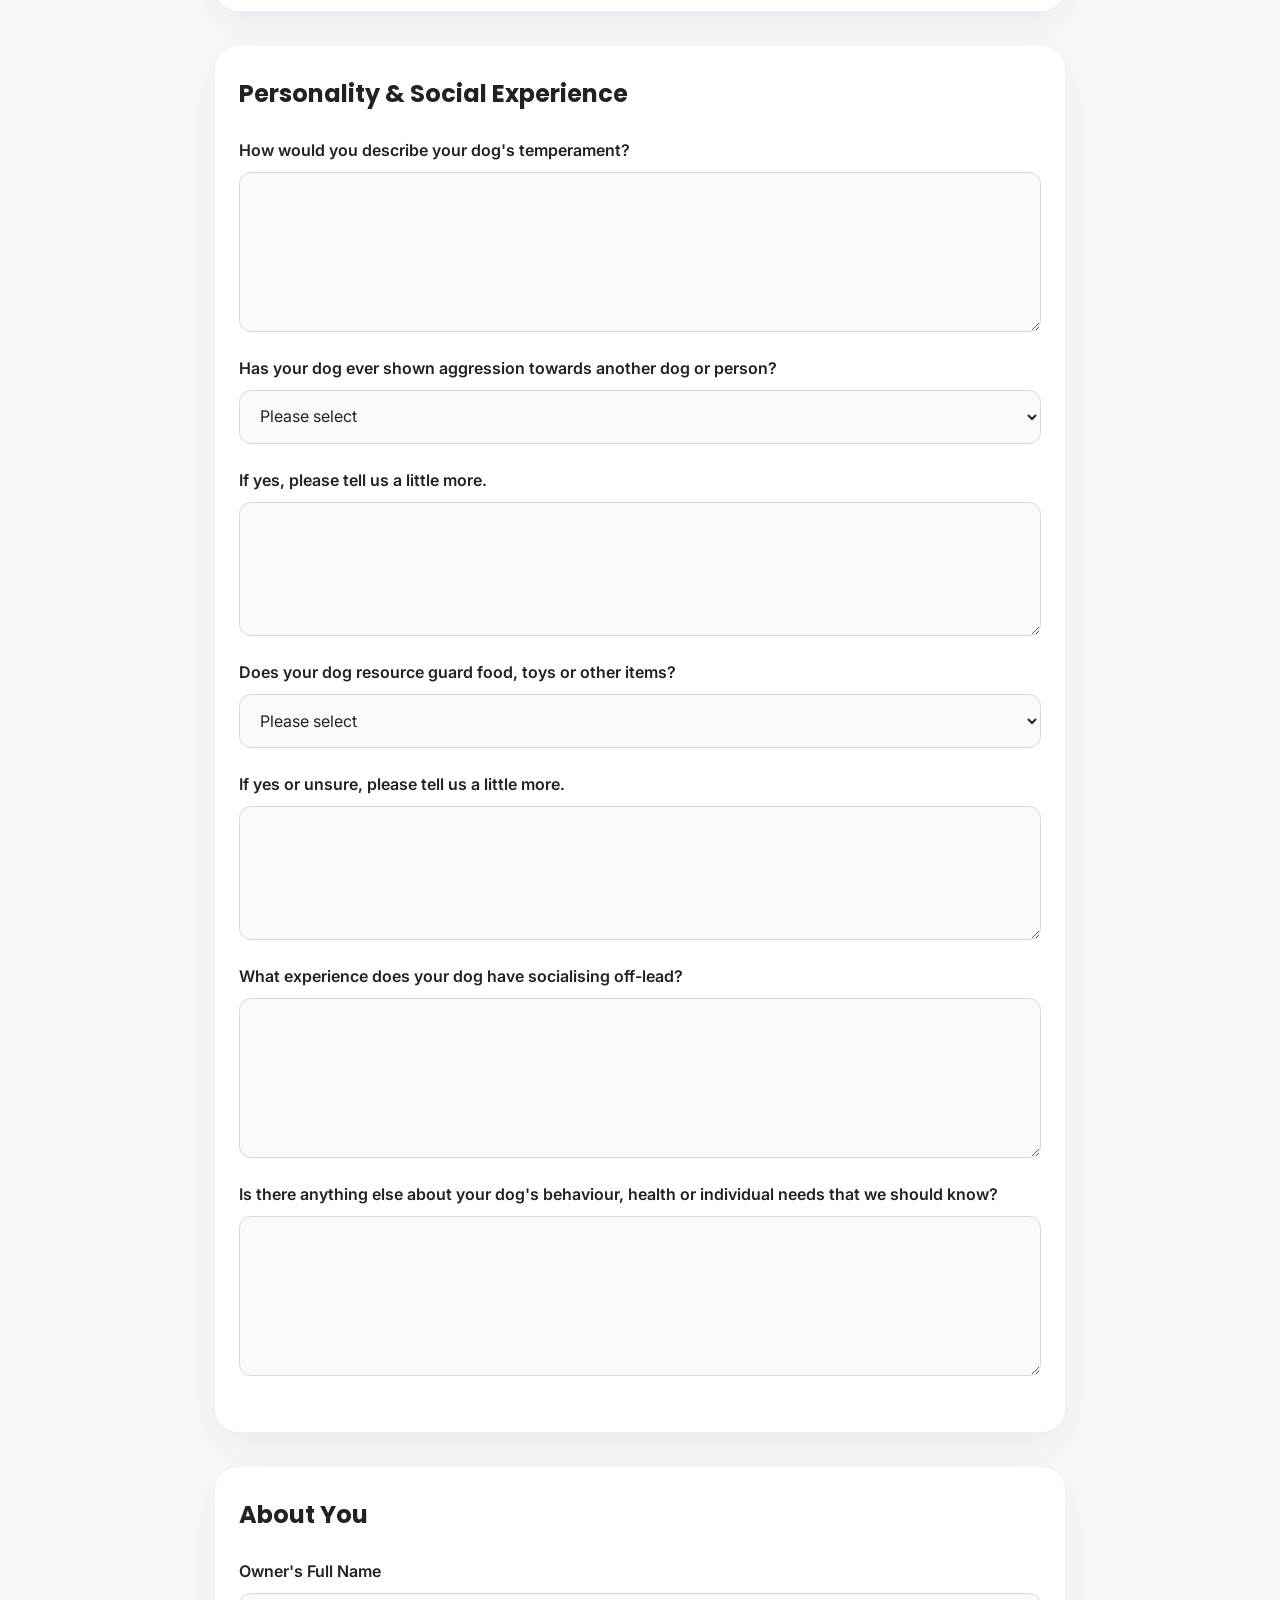
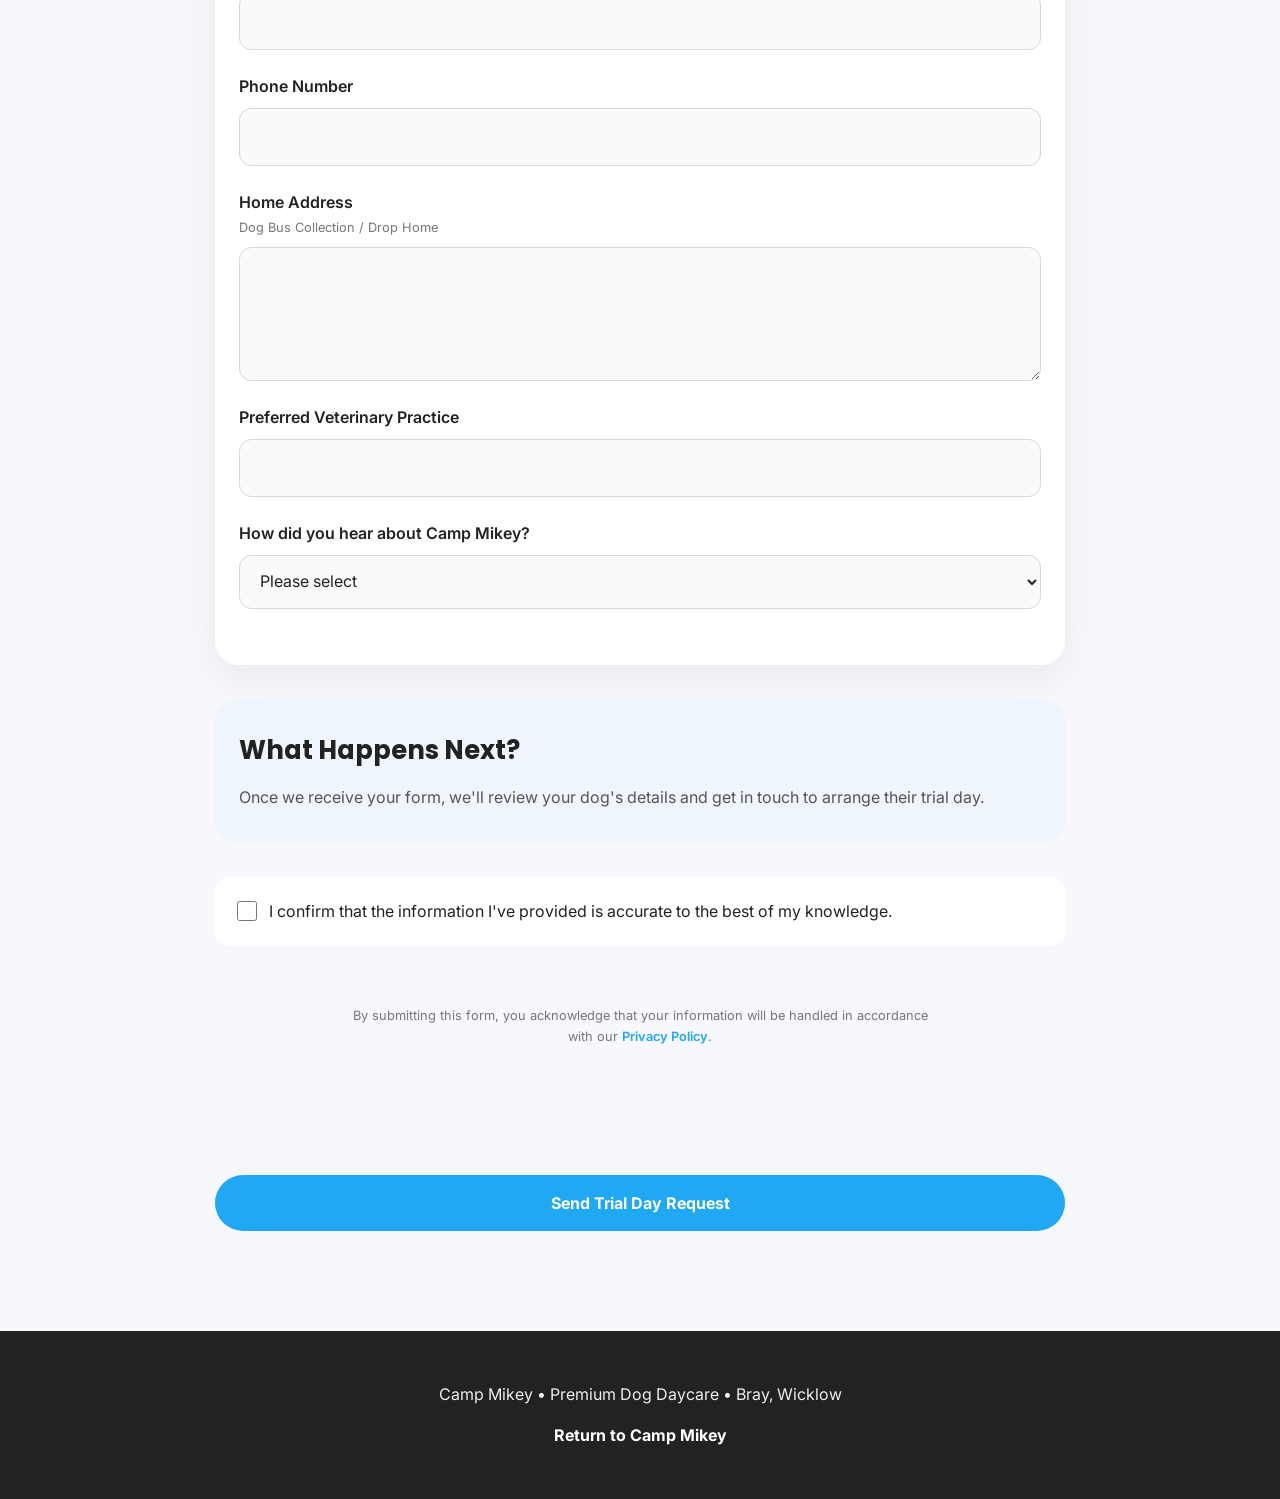
==== commit 4237397e: "Booking service area message date" ====
--- a/book.html
+++ b/book.html
@@ -75,9 +75,7 @@
 
             <strong>Please note:</strong>
 
-            Camp Mikey currently operates exclusively through our Dog Bus
-            pick-up and drop-home service and is available to dogs living
-            in Bray.
+            Our Dog Bus provides convenient pick-up and drop-off for dogs living in Bray, Kilmacanogue and selected areas of Shankill. As we operate exclusively through our collection service, please get in touch to confirm whether your address is within our service area.
 
         </div>
 
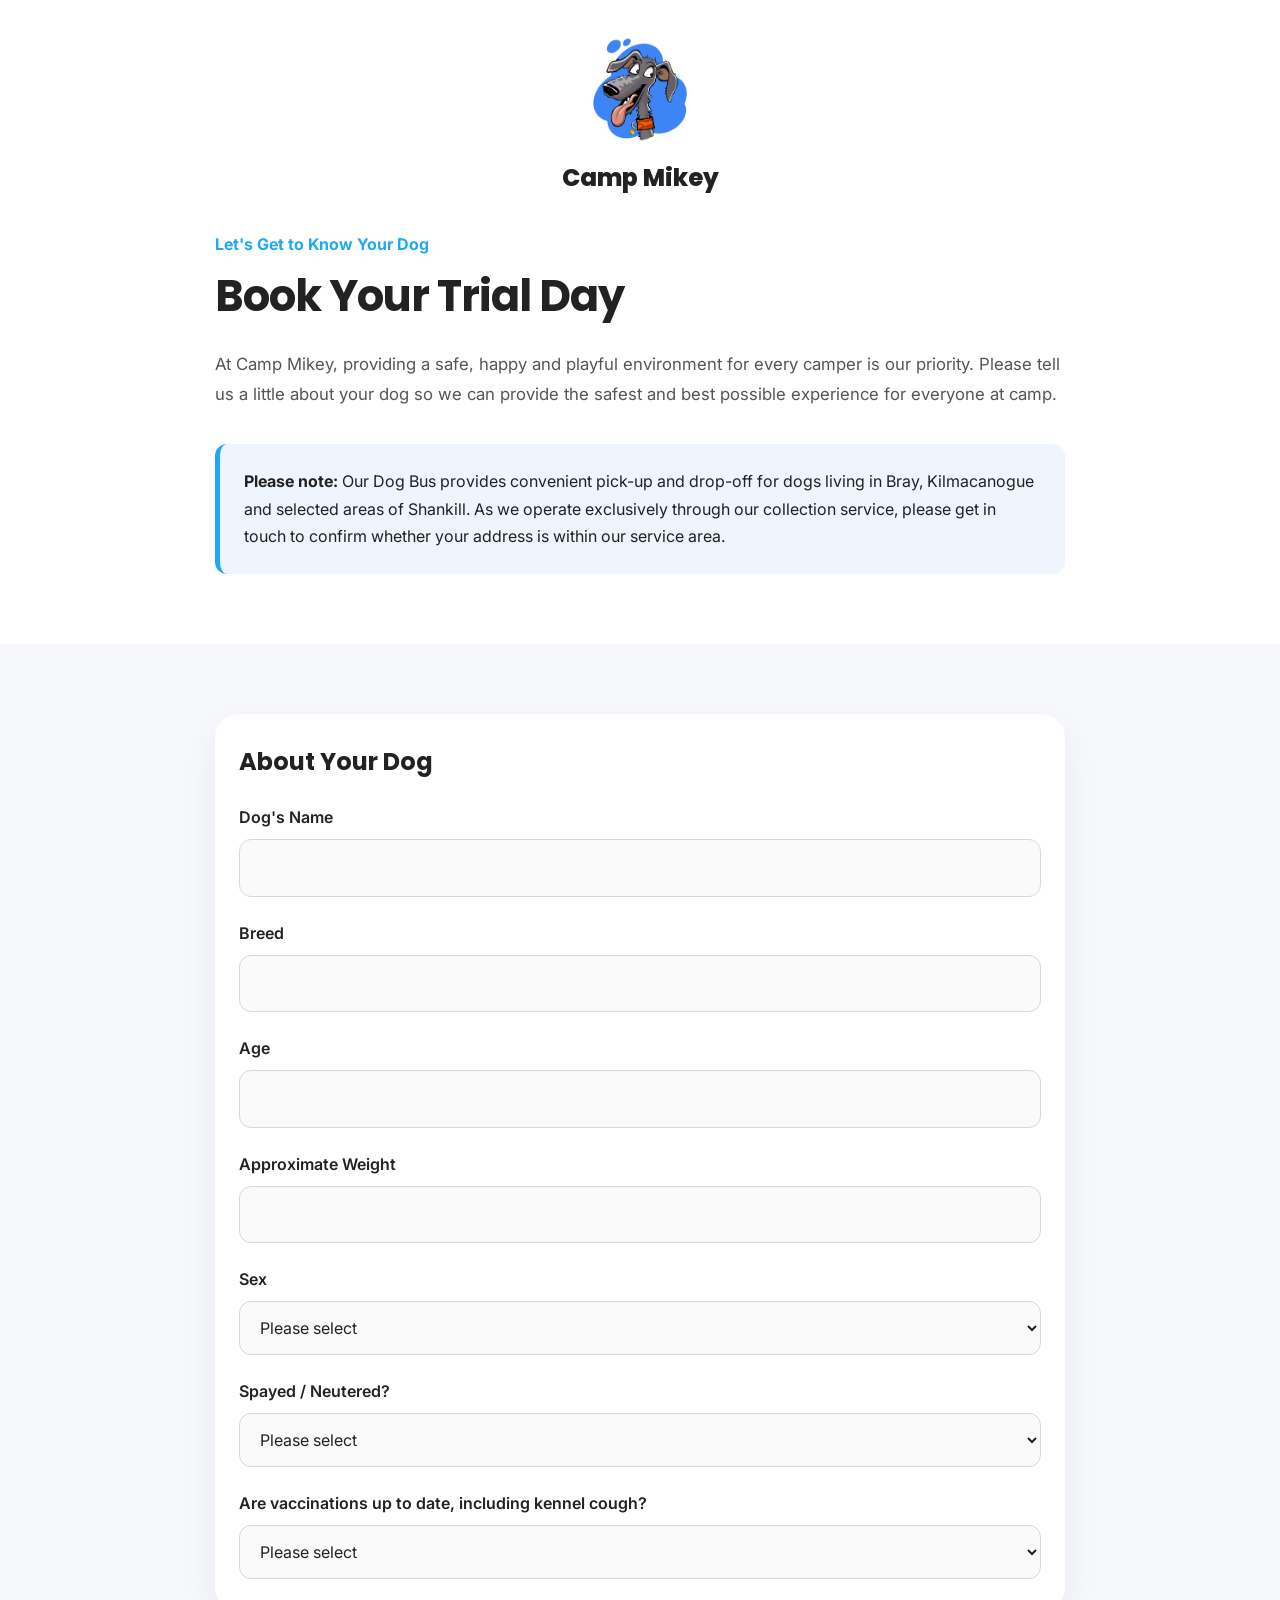
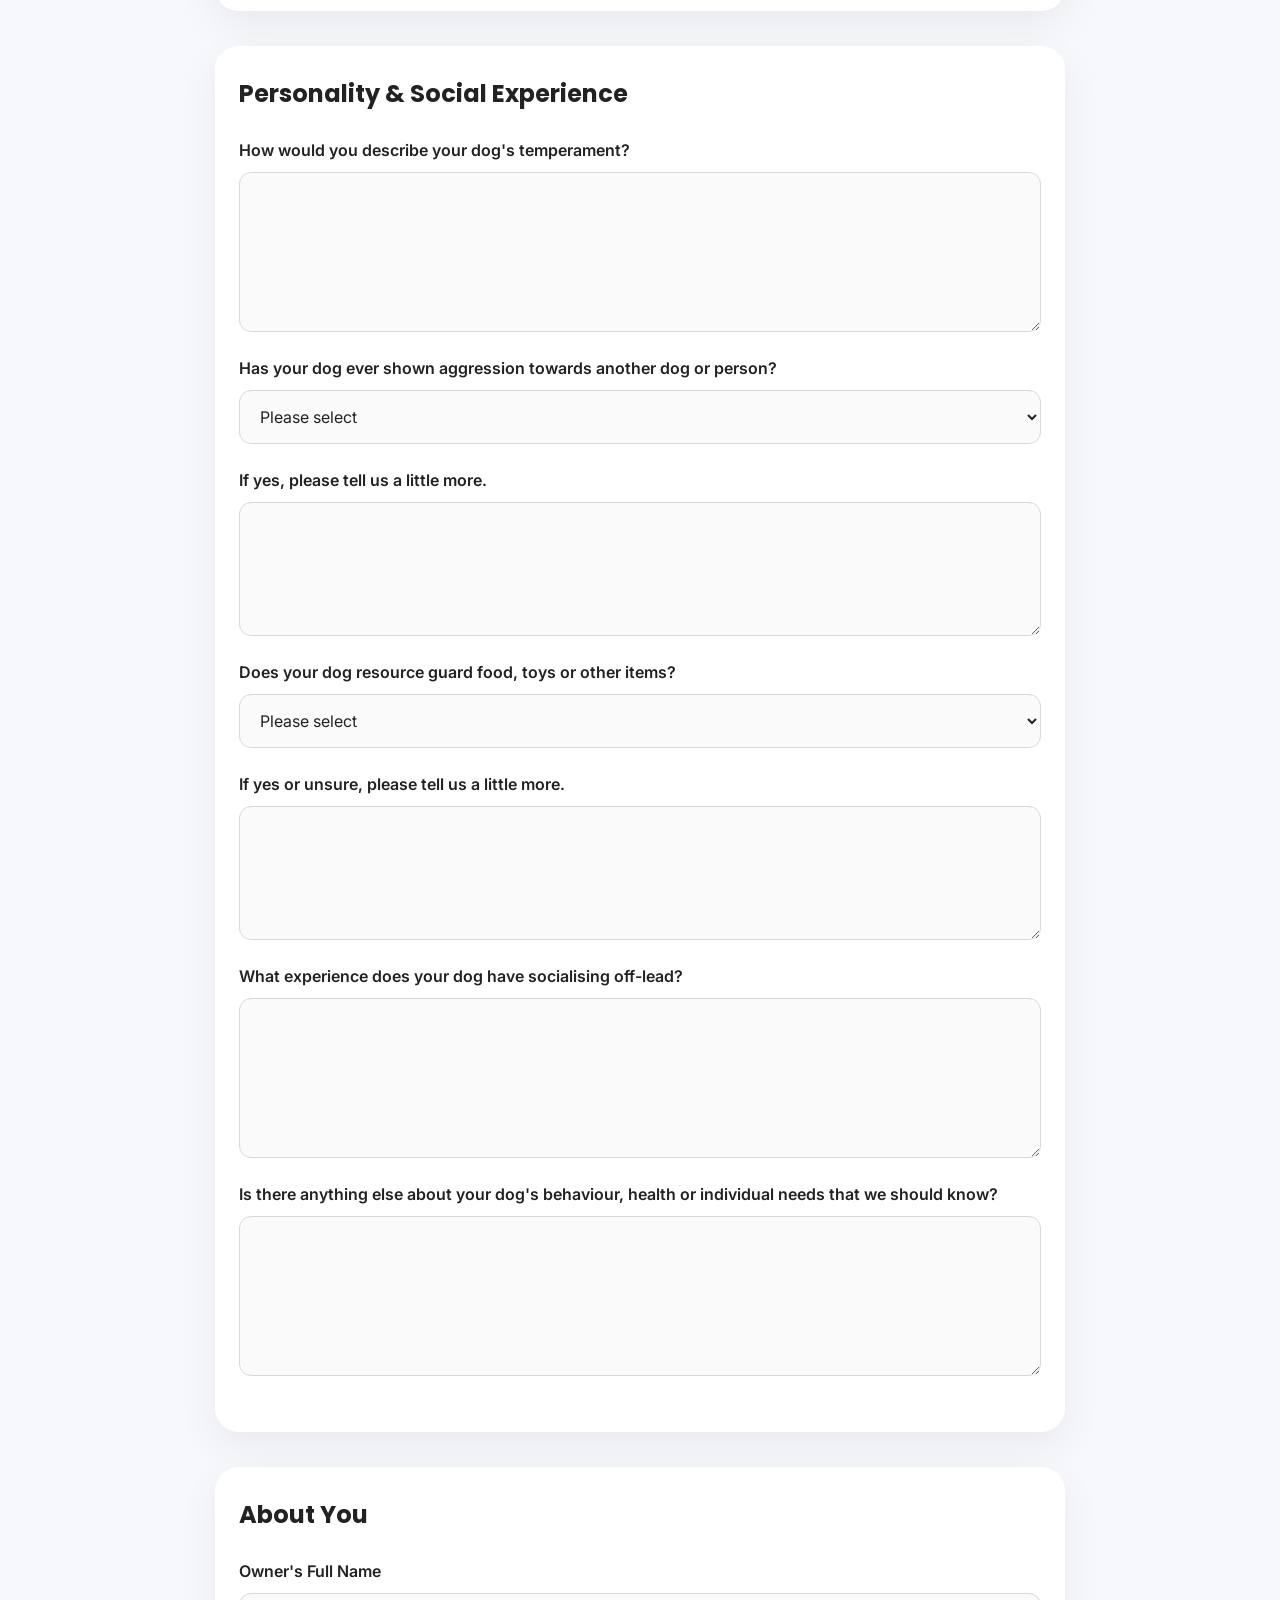
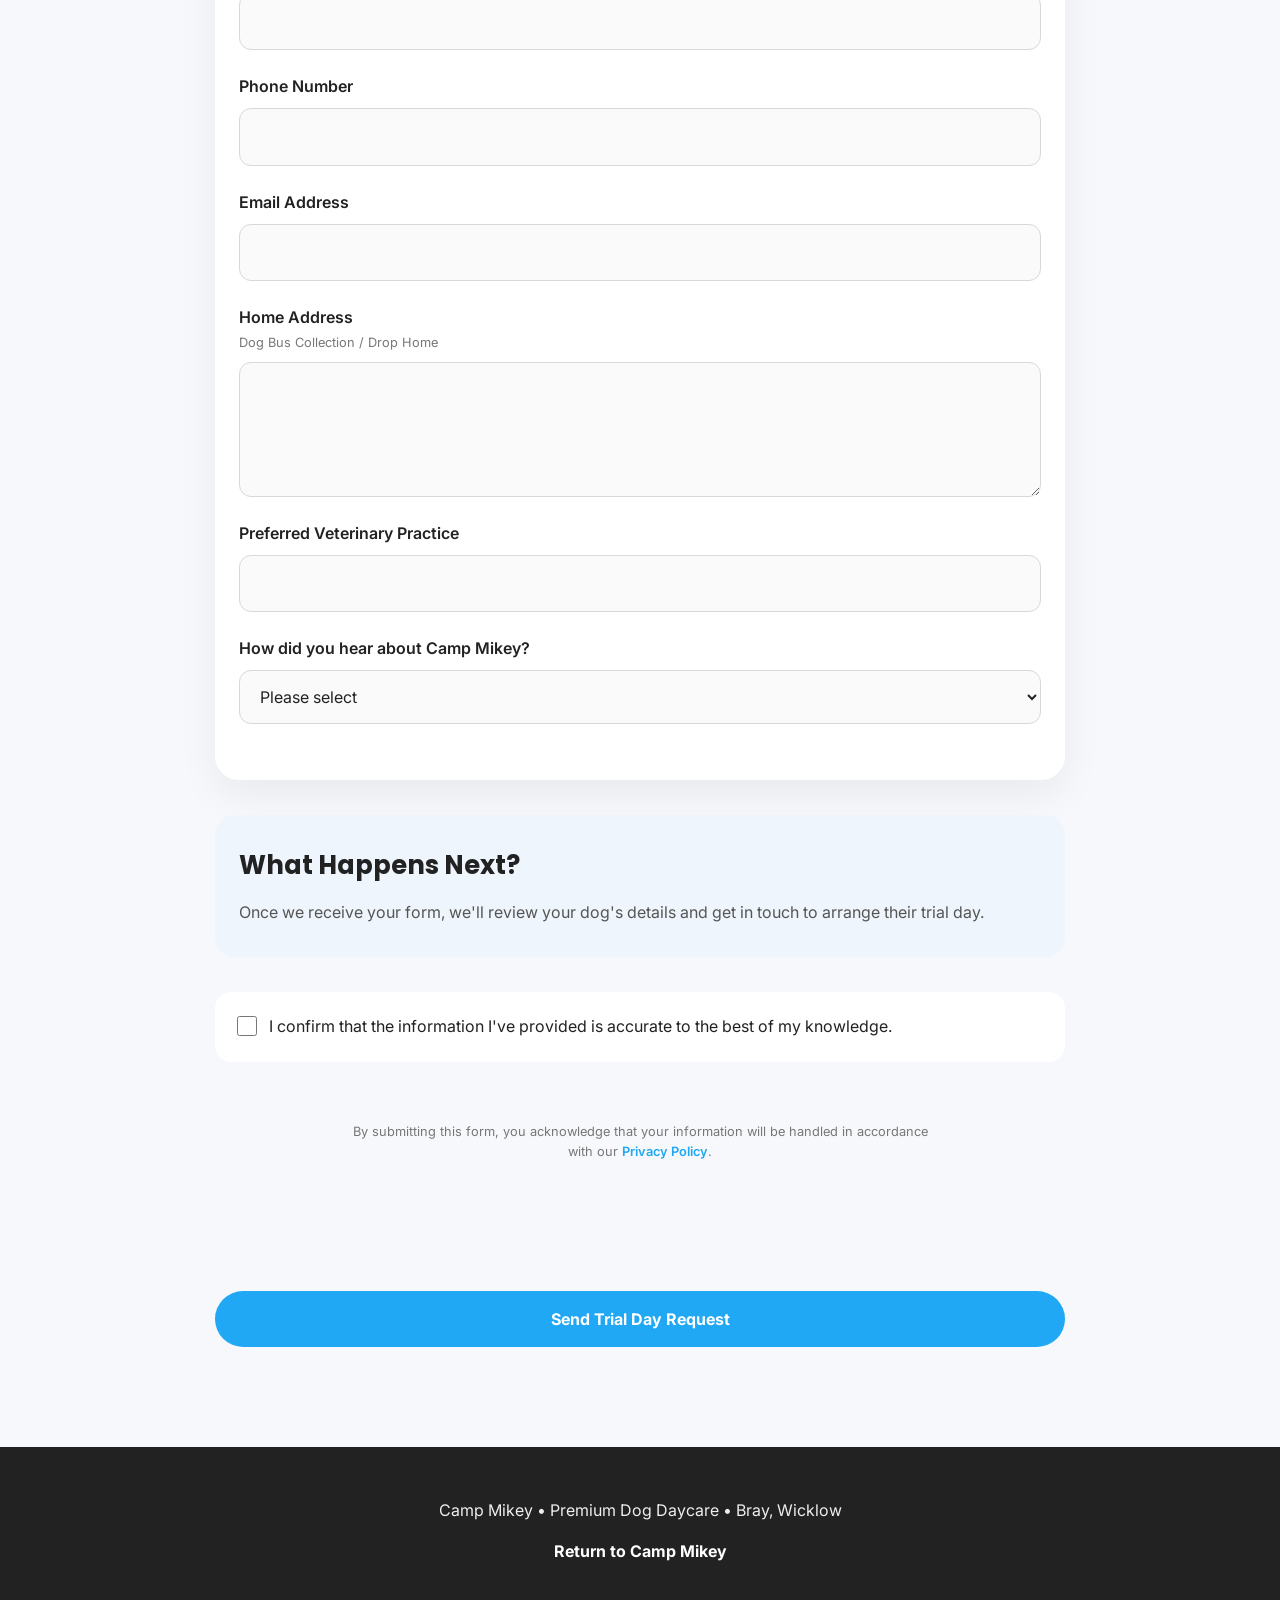
==== commit fcdd1afb: "Add email to bookings info" ====
--- a/book.html
+++ b/book.html
@@ -417,6 +417,21 @@
                     <input type="tel"
                            id="phone"
                            name="phone"
+                           required>
+
+                </div>
+
+                
+                <div class="form-group">
+
+                    <label for="email">
+                        Email Address
+                    </label>
+
+                    <input type="email"
+                           id="email"
+                           name="email"
+                           autocomplete="email"
                            required>
 
                 </div>
